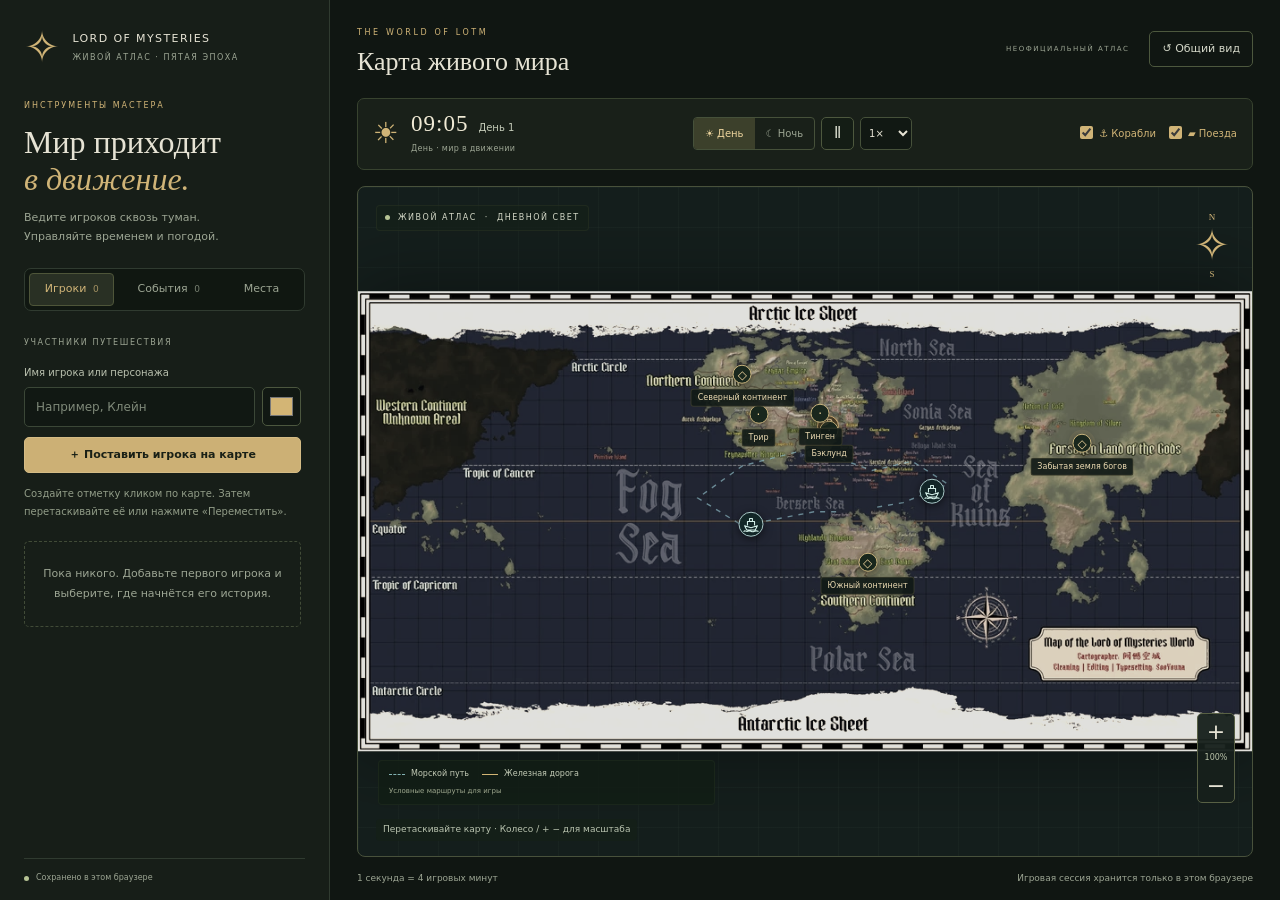
==== index.html @ 6cd2f4c1 "Add interactive LotM atlas with players, time, transport and weather" ====
<!doctype html>
<html lang="ru">
<head><meta charset="utf-8"><meta name="viewport" content="width=device-width, initial-scale=1"><meta name="theme-color" content="#111713"><title>LotM — Живой атлас</title><link rel="stylesheet" href="style.css"></head>
<body>
<aside>
  <a class="brand" href="./"><span class="sigil">✧</span><span>LORD OF MYSTERIES<small>ЖИВОЙ АТЛАС · ПЯТАЯ ЭПОХА</small></span></a>
  <div class="chapter">ИНСТРУМЕНТЫ МАСТЕРА</div><h1>Мир приходит<br><em>в движение.</em></h1>
  <p class="intro">Ведите игроков сквозь туман.<br>Управляйте временем и погодой.</p>
  <nav class="tabs" aria-label="Разделы атласа"><button class="active" data-tab="players" aria-pressed="true">Игроки <span id="player-count">0</span></button><button data-tab="events" aria-pressed="false">События <span id="event-count">0</span></button><button data-tab="places" aria-pressed="false">Места</button></nav>
  <div class="sidebar-content">
    <section id="tab-players" class="tab-panel">
      <div class="section-label">УЧАСТНИКИ ПУТЕШЕСТВИЯ</div>
      <form id="player-form"><label for="player-name">Имя игрока или персонажа</label><div class="input-row"><input id="player-name" placeholder="Например, Клейн" maxlength="40" required autocomplete="off"><input id="player-color" type="color" value="#d3b575" aria-label="Цвет игрока" title="Цвет игрока"></div><button class="primary full" type="submit">＋ Поставить игрока на карте</button></form>
      <p class="form-note">Создайте отметку кликом по карте. Затем перетаскивайте её или нажмите «Переместить».</p>
      <div id="players-list" class="entity-list"></div>
    </section>
    <section id="tab-events" class="tab-panel" hidden>
      <div class="section-label">ПОГОДА И СОБЫТИЯ</div>
      <form id="event-form"><label for="event-name">Название дождя</label><input id="event-name" placeholder="Дождь над Лоэном" maxlength="60" value="Дождь" required autocomplete="off"><div class="form-grid"><div><label for="rain-intensity">Сила дождя</label><select id="rain-intensity"><option value="light">Морось</option><option value="medium" selected>Дождь</option><option value="heavy">Ливень</option></select></div><div><label for="rain-duration">Игровых часов</label><select id="rain-duration"><option value="1">1 час</option><option value="3" selected>3 часа</option><option value="6">6 часов</option><option value="12">12 часов</option><option value="0">Без ограничения</option></select></div></div><label class="range-label" for="rain-radius">Размер зоны <span id="radius-value">8%</span></label><input id="rain-radius" type="range" min="3" max="20" value="8"><button class="primary full" type="submit">☂ Добавить зону дождя</button></form>
      <p class="form-note">Выберите центр зоны на карте. Дождь закончится по игровому времени. Переход день / ночь переводит часы вперёд; на паузе время не идёт.</p><div id="events-list" class="entity-list"></div>
      <div class="section-label journal-label">ЖУРНАЛ МИРА</div><ol id="journal"></ol>
    </section>
    <section id="tab-places" class="tab-panel" hidden><label class="search"><span>⌕</span><input id="search" placeholder="Найти место…" aria-label="Найти место"><kbd>/</kbd></label><div class="filters"><button class="active" data-filter="all" aria-pressed="true">Все места</button><button data-filter="city" aria-pressed="false">Города</button><button data-filter="region" aria-pressed="false">Регионы</button></div><div class="list-heading">АТЛАС МЕСТ <span id="count"></span></div><div id="places"></div></section>
  </div>
  <div class="aside-bottom"><span class="status"></span><span id="save-status">Сохраняется в этом браузере</span></div>
</aside>
<main>
  <header><div><span class="eyebrow">THE WORLD OF LOTM</span><h2>Карта живого мира</h2></div><div class="header-actions"><span class="edition">НЕОФИЦИАЛЬНЫЙ АТЛАС</span><button id="reset" class="outline">↺ <span>Общий вид</span></button></div></header>
  <section class="world-controls" aria-label="Время и транспорт">
    <div class="clock-block"><span id="phase-icon" aria-hidden="true">☀</span><div><div class="clock-line"><strong id="world-time">09:00</strong><span id="world-day">День 1</span></div><span id="phase-label">День · мир в движении</span></div></div>
    <div class="time-controls"><div class="segmented" aria-label="Время суток"><button id="day" title="Перевести время вперёд до утра" aria-pressed="true">☀ День</button><button id="night" title="Перевести время вперёд до ночи" aria-pressed="false">☾ Ночь</button></div><button id="pause" class="square" aria-label="Приостановить время" title="Приостановить время">Ⅱ</button><label class="speed-label"><span class="sr-only">Скорость времени</span><select id="speed" aria-label="Скорость времени"><option value="1">1×</option><option value="5">5×</option><option value="15">15×</option></select></label></div>
    <div class="transport-controls"><label><input type="checkbox" id="ships" checked><span>⚓ Корабли</span></label><label><input type="checkbox" id="trains" checked><span>▰ Поезда</span></label></div>
  </section>
  <section class="map" id="viewport" aria-label="Интерактивная карта мира">
    <div class="map-grid"></div>
    <div id="world"><img src="World_Map.webp" alt="Карта мира Повелителя тайн" draggable="false"><div id="night-overlay"></div><svg id="routes-layer" viewBox="0 0 1000 514" preserveAspectRatio="none" aria-hidden="true"></svg><div id="weather-layer"></div><div id="transport-layer"></div><div id="markers"></div><div id="players-layer"></div></div>
    <div class="map-label"><span class="status"></span> ЖИВОЙ АТЛАС <span>·</span><span id="map-phase">ДНЕВНОЙ СВЕТ</span></div>
    <div id="placement-banner" hidden><span id="placement-text"></span><button id="cancel-placement" aria-label="Отменить размещение">Отмена ×</button></div>
    <div class="compass">N<span>✧</span>S</div><div class="zoom"><button id="plus" aria-label="Приблизить">+</button><span id="zoom-level">100%</span><button id="minus" aria-label="Отдалить">−</button></div>
    <div class="map-legend"><span><i class="legend-line sea"></i> Морской путь</span><span><i class="legend-line rail"></i> Железная дорога</span><small>Условные маршруты для игры</small></div>
    <div class="hint" id="map-hint">Перетаскивайте карту · Колесо / + − для масштаба</div><div id="detail" hidden></div>
  </section>
  <footer><span id="clock-hint">1 секунда = 4 игровые минуты</span><span>Игровая сессия хранится только в этом браузере</span></footer>
</main>
<div id="toast" role="status" aria-live="polite"></div>
<script src="simulation.js"></script><script src="app.js"></script>
</body></html>
---- style.css ----
:root{color-scheme:dark;--bg:#101612;--panel:#171e18;--line:#303b30;--text:#e6e3d4;--muted:#9ca593;--gold:#d0b477;--soft-gold:#aa945f;--field:#111813}*{box-sizing:border-box}[hidden]{display:none!important}body{margin:0;display:flex;height:100dvh;background:var(--bg);color:var(--text);font:13px/1.5 system-ui,-apple-system,sans-serif}button,input,select{font:inherit}button{cursor:pointer;color:inherit}button,a,input,select{-webkit-tap-highlight-color:transparent}button:focus-visible,a:focus-visible,input:focus-visible,select:focus-visible{outline:2px solid var(--gold);outline-offset:3px}button:disabled{opacity:.5;cursor:not-allowed}button{transition:background .15s,border-color .15s,color .15s}button:hover{border-color:var(--soft-gold)}aside{width:330px;flex-shrink:0;padding:26px 24px 16px;border-right:1px solid var(--line);background:var(--panel);display:flex;flex-direction:column;min-height:0}.brand{display:flex;align-items:center;gap:11px;color:var(--text);text-decoration:none;letter-spacing:1.4px;font-size:11px;flex-shrink:0}.sigil{font:43px Georgia,serif;line-height:1;color:var(--gold)}.brand small{display:block;font-size:8px;color:var(--muted);letter-spacing:1.5px;margin-top:4px}.chapter{font-size:8px;letter-spacing:2px;color:var(--gold);margin-top:31px}h1{font:32px/1.15 Georgia,serif;margin:12px 0 10px}h1 em{font-weight:normal;color:var(--gold)}.intro{color:var(--muted);font-size:11px;line-height:1.8;margin:0 0 21px}.tabs{display:grid;grid-template-columns:1fr 1.2fr .9fr;padding:4px;gap:3px;background:#101711;border:1px solid var(--line);border-radius:7px;flex-shrink:0;margin-bottom:24px}.tabs button{border:1px solid transparent;background:transparent;padding:7px 3px;font-size:11px;color:var(--muted);border-radius:4px;white-space:nowrap}.tabs button.active{color:var(--gold);background:#293024;border-color:#4e5539}.tabs span{font-size:9px;opacity:.75;margin-left:3px}.sidebar-content{flex:1;min-height:0;overflow:auto;scrollbar-width:thin;scrollbar-color:#4e593f transparent;padding:2px 4px 10px 0}.section-label,.list-heading{color:var(--muted);font-size:8px;letter-spacing:1.6px;margin:0 0 16px}.list-heading{display:flex;justify-content:space-between;margin-bottom:9px}form label{display:block;color:#bac1af;font-size:10px;margin-bottom:7px}input:not([type=checkbox]):not([type=range]):not([type=color]),select{width:100%;min-width:0;border:1px solid #3b4737;background:var(--field);border-radius:5px;color:var(--text);font-size:12px;padding:10px 11px;outline-offset:1px}input::placeholder{color:#7f8979}input[type=color]{width:39px;height:39px;flex-shrink:0;background:var(--field);border:1px solid #4c573f;border-radius:5px;padding:5px;cursor:pointer}input[type=range]{width:100%;accent-color:var(--gold);margin:2px 0 15px}input[type=checkbox]{accent-color:var(--gold);width:13px;height:13px;margin:0 6px 0 0;vertical-align:-2px;cursor:pointer}.input-row{display:flex;gap:7px;margin-bottom:10px}.primary,.outline,.square{border:1px solid #4d583e;border-radius:5px;padding:9px 12px;font-size:11px;background:transparent;color:#d4d7c8}.primary{background:#ccb075;color:#192016;border-color:#d4bb85;font-weight:600}.primary:hover{background:#e0c58d}.full{width:100%}.form-note{font-size:10px;line-height:1.8;color:#929d88;margin:12px 0 20px}.form-grid{display:grid;grid-template-columns:1fr 1fr;gap:10px;margin:13px 0}.form-grid select{font-size:10px;padding:9px 6px}.range-label{display:flex;justify-content:space-between}.range-label span{color:var(--gold)}.entity-list{display:flex;flex-direction:column;gap:9px}.entity-card{border:1px solid #394432;background:#1b231b;border-radius:6px;padding:12px}.entity-card.selected{border-color:#9c8856;background:#272e22}.entity-head{display:flex;gap:10px;align-items:center;min-width:0}.entity-avatar{flex-shrink:0;width:31px;height:31px;display:grid;place-items:center;background:#111a13;border:1px solid var(--player-color,var(--gold));border-radius:50%;color:var(--player-color,var(--gold));font-size:13px}.entity-meta{min-width:0;flex:1}.entity-meta strong{font-weight:500;font-size:12px;display:block;overflow-wrap:anywhere}.entity-meta small,.entity-meta p{display:block;margin:2px 0 0;color:var(--muted);font-size:9px}.entity-actions{display:flex;gap:7px;margin:11px 0 0;flex-wrap:wrap}.entity-actions button{padding:5px 8px;border:1px solid #45513c;background:#20291d;border-radius:4px;font-size:10px;color:#c6ceba}.entity-actions .danger{color:#cba09a;border-color:#57403a;background:transparent}.empty-state{padding:22px 13px;border:1px dashed #414b37;border-radius:5px;text-align:center;color:var(--muted);font-size:11px;line-height:1.8}.empty-state strong{display:block;font-size:12px;color:#d0d3c2;font-weight:500}.empty-state p{margin:5px 0 0}.journal-label{margin:25px 0 12px}#journal{list-style:none;margin:0;padding:0}#journal li{padding:9px 0;border-top:1px solid #303a2b;color:#b1baa5;font-size:10px;line-height:1.7;overflow-wrap:anywhere}.journal-time{display:block;font-size:8px;letter-spacing:.6px;color:var(--gold);margin-bottom:3px}.aside-bottom{display:flex;gap:7px;align-items:center;border-top:1px solid var(--line);padding-top:13px;margin-top:7px;color:var(--muted);font-size:8px;flex-shrink:0}.status{display:inline-block;width:5px;height:5px;background:#b6c394;border-radius:50%;flex-shrink:0}.search{display:flex;align-items:center;gap:8px;border:1px solid #3b4737;padding:0 10px;border-radius:5px;background:var(--field)}.search>span{font-size:24px;color:var(--gold)}.search input:not([type]){border:0;background:none;padding-left:0;outline:none}.search:focus-within{outline:2px solid var(--gold);outline-offset:1px}kbd{border:1px solid var(--line);padding:0 5px;font-size:10px;color:var(--muted)}.filters{display:flex;gap:6px;margin:12px 0 23px}.filters button{font-size:10px;background:transparent;border:1px solid var(--line);padding:6px 9px;border-radius:4px;color:var(--muted)}.filters .active{background:#c8ad7219;border-color:#776844;color:var(--gold)}.place{display:flex;width:100%;text-align:left;gap:10px;align-items:center;border:1px solid transparent;background:none;padding:10px 6px;border-radius:5px;margin-bottom:4px}.place:hover,.place.selected{background:#252e21;border-color:#454f38}.place .icon{border:1px solid #414e36;width:29px;height:29px;display:grid;place-items:center;color:var(--gold);border-radius:4px;flex-shrink:0}.place strong{display:block;font-weight:500;font-size:12px}.place small{font-size:9px;color:var(--muted)}.place .arrow{margin-left:auto;color:var(--gold)}.empty{font-size:12px;color:var(--muted);padding:16px}main{padding:0 27px;min-width:0;flex:1;display:flex;flex-direction:column;min-height:0}header{height:98px;display:flex;align-items:center;justify-content:space-between;flex-shrink:0;gap:15px}.eyebrow{font-size:8px;letter-spacing:2.6px;color:var(--gold)}h2{font:26px Georgia,serif;margin:7px 0 0}.header-actions{display:flex;gap:20px;align-items:center}.edition{font-size:7px;letter-spacing:1.5px;color:var(--muted)}.world-controls{display:flex;align-items:center;gap:19px;justify-content:space-between;padding:12px 15px;background:#192019;border:1px solid #38432f;border-radius:7px;margin-bottom:16px;flex-shrink:0;flex-wrap:wrap}.clock-block{display:flex;align-items:center;gap:12px;min-width:152px}#phase-icon{font-size:29px;color:var(--gold);line-height:1}.clock-line{display:flex;gap:10px;align-items:baseline}#world-time{font:23px Georgia,serif;letter-spacing:1px;color:#f0ead5}#world-day{color:#c4cbb8;font-size:10px}#phase-label{font-size:8px;color:var(--muted);letter-spacing:.3px}.time-controls{display:flex;align-items:center;gap:6px}.segmented{display:flex;border:1px solid #46513a;border-radius:4px;overflow:hidden}.segmented button{border:0;background:transparent;color:var(--muted);padding:8px 11px;font-size:10px}.segmented button[aria-pressed=true]{background:#3c402b;color:#ecd39d}.square{font-size:15px;width:33px;height:33px;padding:3px;line-height:1;background:#141d15}.speed-label{margin:0}.speed-label select{width:52px;padding:7px 4px;font-size:10px;border-color:#46513a;height:33px}.transport-controls{display:flex;gap:13px;align-items:center}.transport-controls label{font-size:10px;white-space:nowrap;cursor:pointer;color:#bfc7b0}.transport-controls label:has(input:checked){color:var(--gold)}.map{position:relative;flex:1;overflow:hidden;min-height:350px;background:#141e1c;border:1px solid #48513b;border-radius:8px;touch-action:none;cursor:grab}.map:active{cursor:grabbing}.map[data-placing=true]{cursor:crosshair}.map-grid{position:absolute;inset:0;background-image:linear-gradient(#82977c0b 1px,transparent 1px),linear-gradient(90deg,#82977c0b 1px,transparent 1px);background-size:40px 40px}#world{position:absolute;width:100%;top:50%;transform-origin:center;user-select:none}#world img{display:block;width:100%;height:auto;filter:sepia(.3) saturate(.66) brightness(.88);box-shadow:0 0 70px #0006}#night-overlay,#routes-layer,#weather-layer,#transport-layer,#markers,#players-layer{position:absolute;inset:0;width:100%;height:100%;pointer-events:none}#night-overlay{background:linear-gradient(120deg,#111b58db,#171936d9 65%,#4a35598c);opacity:0;transition:opacity 1.3s;z-index:1}#routes-layer{z-index:2}#weather-layer{z-index:3}#transport-layer{z-index:4}#markers{z-index:5}#players-layer{z-index:6}.marker,.player-marker{position:absolute;transform:translate(-50%,-50%);pointer-events:auto}.marker{border:1px solid #c6b27c;background:#19271d;box-shadow:0 0 0 4px #c8ad721a,0 3px 10px #0008;width:19px;height:19px;border-radius:50%;color:#efd49e;font-size:12px;display:grid;place-items:center;padding:0}.marker:hover,.marker.selected{background:#c8ad72;color:#142016;z-index:2}.marker span{position:absolute;top:23px;background:#111a16e8;padding:2px 6px;border:1px solid #8b805244;border-radius:3px;white-space:nowrap;font-size:8px;color:#ead9b1;pointer-events:none}.player-marker{border:0;background:transparent;padding:0;display:flex;align-items:center;flex-direction:column;touch-action:none;cursor:grab}.player-marker:active{cursor:grabbing}.player-dot{display:grid;place-items:center;width:30px;height:30px;border:2px solid var(--player-color,var(--gold));border-radius:50%;background:#142019;color:var(--player-color,var(--gold));box-shadow:0 0 0 5px #15251bcc,0 3px 12px #0009;font-size:12px;font-weight:700}.player-label{position:absolute;top:35px;white-space:nowrap;max-width:170px;overflow:hidden;text-overflow:ellipsis;background:#111b16f5;color:var(--player-color,var(--gold));border:1px solid var(--player-color,var(--gold));border-radius:4px;padding:3px 7px;font-size:10px;line-height:1.3}.player-marker.selected .player-dot{box-shadow:0 0 0 5px #d3b57538,0 0 22px #d3b57577}.map-label{position:absolute;top:18px;left:18px;font-size:8px;letter-spacing:1.5px;display:flex;gap:8px;align-items:center;color:#d5d9c8;background:#152019b8;border:1px solid #4b563633;border-radius:4px;padding:6px 8px;pointer-events:none;z-index:7}.compass{position:absolute;top:25px;right:22px;display:flex;flex-direction:column;text-align:center;color:var(--gold);font:9px Georgia;pointer-events:none;z-index:7}.compass span{font-size:43px;line-height:1.1}.zoom{position:absolute;bottom:53px;right:17px;display:flex;flex-direction:column;background:#17201cf2;border:1px solid #586044;border-radius:5px;overflow:hidden;align-items:center;z-index:8}.zoom button{background:none;border:0;width:36px;height:34px;font-size:22px}.zoom button:hover{background:#35402a}.zoom span{font-size:8px;color:#bdc6ac;padding:4px}.hint{position:absolute;bottom:15px;left:18px;color:#bac4b0;font-size:9px;background:#142018ce;padding:4px 7px;border-radius:4px;pointer-events:none;z-index:7}.map-legend{display:flex;flex-wrap:wrap;gap:6px 13px;position:absolute;bottom:51px;left:20px;font-size:8px;color:#c3cbb6;pointer-events:none;background:#121d16dc;padding:7px 10px;border:1px solid #3d4a3233;border-radius:4px;z-index:7;max-width:calc(100% - 85px)}.map-legend span{display:flex;align-items:center;gap:6px}.map-legend small{font-size:7px;color:#9fa98f;width:100%}.legend-line{display:inline-block;width:16px;height:0;border-top:1px dashed #82b2b2}.legend-line.rail{border-color:#d3b575;border-top-style:solid}#placement-banner{position:absolute;top:55px;left:18px;right:80px;display:flex;justify-content:space-between;gap:10px;align-items:center;z-index:10;background:#34412af5;border:1px solid #b39d62;border-radius:5px;padding:10px 12px;font-size:11px;color:#eee3c1;box-shadow:0 5px 22px #0005}#placement-text{overflow-wrap:anywhere}#cancel-placement{background:#1b281b;border:1px solid #7a8457;border-radius:3px;padding:5px 7px;color:#e4d7af;font-size:10px;white-space:nowrap}#detail{position:absolute;bottom:110px;left:20px;width:300px;max-width:calc(100% - 90px);background:#18201cf5;border:1px solid #74805a;border-radius:7px;padding:20px;box-shadow:0 12px 40px #0006;cursor:default;z-index:9}#detail h3{font:24px Georgia;margin:9px 0}#detail p{font-size:11px;color:#bec6b2;line-height:1.8}#detail small{color:var(--gold);letter-spacing:1.2px;font-size:8px}#detail button{position:absolute;right:12px;top:8px;border:0;background:none;font-size:22px;color:var(--muted)}footer{display:flex;justify-content:space-between;gap:15px;padding:15px 0;color:var(--muted);font-size:9px;flex-shrink:0}footer>span:last-child{text-align:right}#toast{position:fixed;bottom:27px;left:50%;transform:translateX(-50%);z-index:30;background:#263321;border:1px solid #7b8960;color:#eee4c7;font-size:12px;max-width:calc(100% - 32px);padding:11px 18px;border-radius:6px;box-shadow:0 5px 25px #0007;pointer-events:none}#toast:empty{display:none}body[data-phase=night] .map{background:#101622}body[data-phase=night] #phase-icon{color:#c0b8df}body[data-paused=true] .rain-streak{animation-play-state:paused!important}.sr-only{position:absolute;width:1px;height:1px;padding:0;margin:-1px;overflow:hidden;clip:rect(0,0,0,0);white-space:nowrap;border:0}@media(min-width:1600px){aside{width:350px;padding:32px 28px}h1{font-size:36px}.chapter{margin-top:36px}main{padding:0 35px}header{height:105px}.world-controls{padding:14px 20px}}@media(max-width:1150px) and (min-width:801px){aside{width:300px;padding:24px 19px}main{padding:0 18px}.world-controls{gap:9px}.transport-controls{width:100%;padding-top:9px;border-top:1px solid #35422d;justify-content:flex-end}.edition{display:none}.time-controls{gap:5px}.segmented button{padding:8px}}@media(max-height:760px) and (min-width:801px){aside{padding-top:20px}.chapter{margin-top:20px}h1{font-size:27px}.intro{margin-bottom:15px}.tabs{margin-bottom:17px}header{height:80px}.world-controls{margin-bottom:12px;padding:9px 13px}.map{min-height:260px}footer{padding:12px 0}}@media(max-width:800px){body{height:auto;min-height:100dvh;flex-direction:column}aside{width:100%;padding:17px 18px 12px;border-right:0;border-bottom:1px solid var(--line)}.brand{font-size:10px}.brand small{font-size:7px}.sigil{font-size:32px}.chapter,.intro{display:none}h1{font-size:24px;margin:12px 0 15px}h1 br{display:none}h1 em{margin-left:5px}.tabs{margin-bottom:14px;max-width:500px}.sidebar-content{max-height:270px;min-height:0;flex:auto}.section-label{margin-bottom:10px}.aside-bottom{font-size:8px;padding-top:9px;margin-top:8px}.form-note{font-size:10px;margin:10px 0 13px}.input-row{margin-bottom:8px}.entity-list{gap:7px}.entity-card{padding:10px}.entity-actions{margin-top:8px}.empty-state{padding:14px}.form-grid{margin:9px 0}.form-grid select{font-size:11px}.form-note br{display:none}main{padding:0 14px;flex:1}header{height:80px;gap:8px}h2{font-size:23px}.eyebrow{font-size:7px}.edition{display:none}.header-actions{gap:0}.outline{padding:8px 9px}.outline span{display:none}.world-controls{gap:12px;padding:12px;margin-bottom:12px}.clock-block{min-width:130px;gap:8px}.clock-line{gap:6px}#world-time{font-size:22px}#phase-label{font-size:7px}#world-day{font-size:9px}#phase-icon{font-size:24px}.segmented button{padding:7px;font-size:9px}.square{width:30px;height:31px}.speed-label select{width:45px;height:31px}.time-controls{gap:4px}.transport-controls{width:100%;gap:20px;padding-top:9px;border-top:1px solid #35422d}.transport-controls label{font-size:10px}.map{height:58dvh;min-height:400px;flex:auto}.map-label{font-size:6px;left:10px;top:12px;gap:5px;padding:5px}.compass{right:15px;top:58px;font-size:8px}.compass span{font-size:34px}.marker{width:16px;height:16px;font-size:10px}.marker span{font-size:7px;top:20px;padding:1px 4px}.player-dot{width:26px;height:26px;font-size:10px}.player-label{font-size:8px;top:31px;max-width:100px;padding:2px 5px}.map-legend{bottom:53px;left:11px;gap:4px 10px;font-size:7px;padding:5px 7px;max-width:calc(100% - 70px)}.map-legend small{font-size:6px}.hint{font-size:7px;left:10px;bottom:13px;max-width:calc(100% - 20px)}.zoom{right:11px;bottom:53px}.zoom button{width:31px;height:30px;font-size:20px}#placement-banner{left:10px;right:10px;top:44px;padding:9px;font-size:10px;align-items:flex-start}#cancel-placement{font-size:9px}#detail{bottom:115px;left:11px;padding:15px;width:270px;max-width:calc(100% - 60px)}#detail h3{font-size:21px}#detail p{font-size:10px}footer{padding:12px 0;gap:8px;font-size:7px}footer>span:last-child{max-width:47%}.search input{font-size:12px}.filters{margin:10px 0 17px}.place{padding:8px 6px}#toast{bottom:17px;font-size:11px;padding:10px 13px}}@media(max-width:380px){.world-controls{gap:9px}.clock-block{min-width:110px}#world-time{font-size:20px}#world-day{font-size:8px}.segmented button{padding:7px 5px}.time-controls{gap:3px}.speed-label select{width:40px}.square{width:26px}h2{font-size:21px}}@media(prefers-reduced-motion:reduce){*,*::before,*::after{scroll-behavior:auto!important;transition:none!important}.rain-streak{animation:none!important}}
.entity-name{background:none;border:0;padding:0;text-align:left;font-size:12px;font-weight:500;overflow-wrap:anywhere;flex:1;min-width:0;color:var(--text)}.entity-name:hover{color:var(--gold)}.entity-meta{font-size:9px;color:var(--muted);margin:8px 0 0}.map.placing{cursor:crosshair}.map.placing .marker,.map.placing .player-marker{pointer-events:none}#toast{opacity:0;visibility:hidden;transition:opacity .2s,visibility .2s}#toast.visible{opacity:1;visibility:visible}
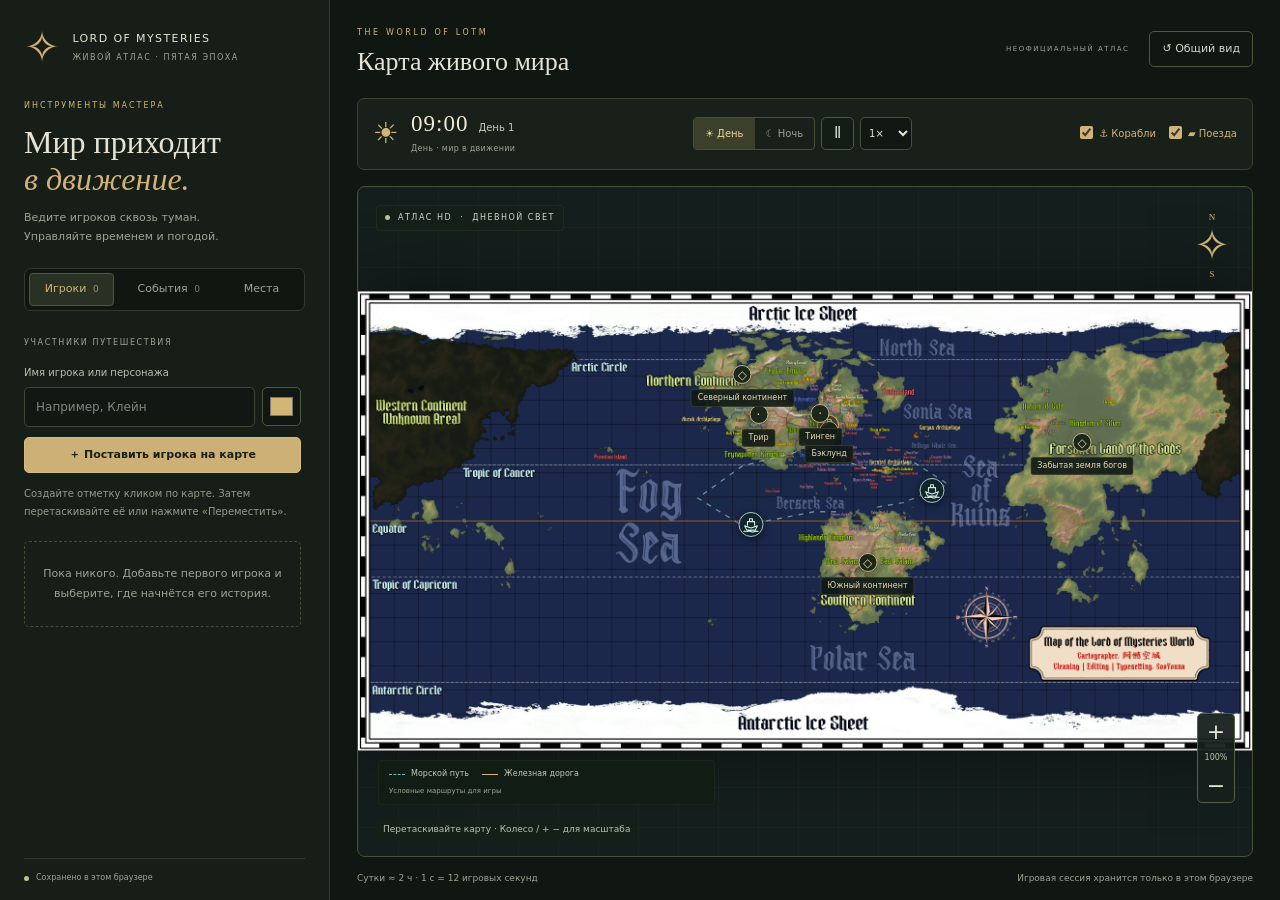
==== commit 36f953f1: "Improve map resolution and slow day-night cycle" ====
--- a/index.html
+++ b/index.html
@@ -28,19 +28,19 @@
   <header><div><span class="eyebrow">THE WORLD OF LOTM</span><h2>Карта живого мира</h2></div><div class="header-actions"><span class="edition">НЕОФИЦИАЛЬНЫЙ АТЛАС</span><button id="reset" class="outline">↺ <span>Общий вид</span></button></div></header>
   <section class="world-controls" aria-label="Время и транспорт">
     <div class="clock-block"><span id="phase-icon" aria-hidden="true">☀</span><div><div class="clock-line"><strong id="world-time">09:00</strong><span id="world-day">День 1</span></div><span id="phase-label">День · мир в движении</span></div></div>
-    <div class="time-controls"><div class="segmented" aria-label="Время суток"><button id="day" title="Перевести время вперёд до утра" aria-pressed="true">☀ День</button><button id="night" title="Перевести время вперёд до ночи" aria-pressed="false">☾ Ночь</button></div><button id="pause" class="square" aria-label="Приостановить время" title="Приостановить время">Ⅱ</button><label class="speed-label"><span class="sr-only">Скорость времени</span><select id="speed" aria-label="Скорость времени"><option value="1">1×</option><option value="5">5×</option><option value="15">15×</option></select></label></div>
-    <div class="transport-controls"><label><input type="checkbox" id="ships" checked><span>⚓ Корабли</span></label><label><input type="checkbox" id="trains" checked><span>▰ Поезда</span></label></div>
+    <div class="time-controls"><div class="segmented" aria-label="Время суток"><button id="day" title="Перевести время вперёд до утра" aria-pressed="true">☀ День</button><button id="night" title="Перевести время вперёд до ночи" aria-pressed="false">☾ Ночь</button></div><button id="pause" class="square" aria-label="Приостановить время" title="Приостановить время">Ⅱ</button><label class="speed-label"><span class="sr-only">Скорость времени</span><select id="speed" aria-label="Скорость времени"><option value="0.25">¼×</option><option value="1">1×</option><option value="5">5×</option><option value="15">15×</option></select></label></div>
+    <div class="transport-controls" title="Транспорт движется схематично, независимо от смены дня и ночи"><label><input type="checkbox" id="ships" checked><span>⚓ Корабли</span></label><label><input type="checkbox" id="trains" checked><span>▰ Поезда</span></label></div>
   </section>
   <section class="map" id="viewport" aria-label="Интерактивная карта мира">
     <div class="map-grid"></div>
-    <div id="world"><img src="World_Map.webp" alt="Карта мира Повелителя тайн" draggable="false"><div id="night-overlay"></div><svg id="routes-layer" viewBox="0 0 1000 514" preserveAspectRatio="none" aria-hidden="true"></svg><div id="weather-layer"></div><div id="transport-layer"></div><div id="markers"></div><div id="players-layer"></div></div>
-    <div class="map-label"><span class="status"></span> ЖИВОЙ АТЛАС <span>·</span><span id="map-phase">ДНЕВНОЙ СВЕТ</span></div>
+    <div id="world"><img src="World_Map_HD.jpg" decoding="async" fetchpriority="high" alt="Карта мира Повелителя тайн" draggable="false"><div id="night-overlay"></div><svg id="routes-layer" viewBox="0 0 1000 514" preserveAspectRatio="none" aria-hidden="true"></svg><div id="weather-layer"></div><div id="transport-layer"></div><div id="markers"></div><div id="players-layer"></div></div>
+    <div class="map-label"><span class="status"></span> АТЛАС HD <span>·</span><span id="map-phase">ДНЕВНОЙ СВЕТ</span></div>
     <div id="placement-banner" hidden><span id="placement-text"></span><button id="cancel-placement" aria-label="Отменить размещение">Отмена ×</button></div>
     <div class="compass">N<span>✧</span>S</div><div class="zoom"><button id="plus" aria-label="Приблизить">+</button><span id="zoom-level">100%</span><button id="minus" aria-label="Отдалить">−</button></div>
     <div class="map-legend"><span><i class="legend-line sea"></i> Морской путь</span><span><i class="legend-line rail"></i> Железная дорога</span><small>Условные маршруты для игры</small></div>
     <div class="hint" id="map-hint">Перетаскивайте карту · Колесо / + − для масштаба</div><div id="detail" hidden></div>
   </section>
-  <footer><span id="clock-hint">1 секунда = 4 игровые минуты</span><span>Игровая сессия хранится только в этом браузере</span></footer>
+  <footer><span id="clock-hint">Сутки ≈ 2 ч · 1 с = 12 игровых секунд</span><span>Игровая сессия хранится только в этом браузере</span></footer>
 </main>
 <div id="toast" role="status" aria-live="polite"></div>
 <script src="simulation.js"></script><script src="app.js"></script>
--- a/style.css
+++ b/style.css
@@ -1,2 +1,7 @@
-:root{color-scheme:dark;--bg:#101612;--panel:#171e18;--line:#303b30;--text:#e6e3d4;--muted:#9ca593;--gold:#d0b477;--soft-gold:#aa945f;--field:#111813}*{box-sizing:border-box}[hidden]{display:none!important}body{margin:0;display:flex;height:100dvh;background:var(--bg);color:var(--text);font:13px/1.5 system-ui,-apple-system,sans-serif}button,input,select{font:inherit}button{cursor:pointer;color:inherit}button,a,input,select{-webkit-tap-highlight-color:transparent}button:focus-visible,a:focus-visible,input:focus-visible,select:focus-visible{outline:2px solid var(--gold);outline-offset:3px}button:disabled{opacity:.5;cursor:not-allowed}button{transition:background .15s,border-color .15s,color .15s}button:hover{border-color:var(--soft-gold)}aside{width:330px;flex-shrink:0;padding:26px 24px 16px;border-right:1px solid var(--line);background:var(--panel);display:flex;flex-direction:column;min-height:0}.brand{display:flex;align-items:center;gap:11px;color:var(--text);text-decoration:none;letter-spacing:1.4px;font-size:11px;flex-shrink:0}.sigil{font:43px Georgia,serif;line-height:1;color:var(--gold)}.brand small{display:block;font-size:8px;color:var(--muted);letter-spacing:1.5px;margin-top:4px}.chapter{font-size:8px;letter-spacing:2px;color:var(--gold);margin-top:31px}h1{font:32px/1.15 Georgia,serif;margin:12px 0 10px}h1 em{font-weight:normal;color:var(--gold)}.intro{color:var(--muted);font-size:11px;line-height:1.8;margin:0 0 21px}.tabs{display:grid;grid-template-columns:1fr 1.2fr .9fr;padding:4px;gap:3px;background:#101711;border:1px solid var(--line);border-radius:7px;flex-shrink:0;margin-bottom:24px}.tabs button{border:1px solid transparent;background:transparent;padding:7px 3px;font-size:11px;color:var(--muted);border-radius:4px;white-space:nowrap}.tabs button.active{color:var(--gold);background:#293024;border-color:#4e5539}.tabs span{font-size:9px;opacity:.75;margin-left:3px}.sidebar-content{flex:1;min-height:0;overflow:auto;scrollbar-width:thin;scrollbar-color:#4e593f transparent;padding:2px 4px 10px 0}.section-label,.list-heading{color:var(--muted);font-size:8px;letter-spacing:1.6px;margin:0 0 16px}.list-heading{display:flex;justify-content:space-between;margin-bottom:9px}form label{display:block;color:#bac1af;font-size:10px;margin-bottom:7px}input:not([type=checkbox]):not([type=range]):not([type=color]),select{width:100%;min-width:0;border:1px solid #3b4737;background:var(--field);border-radius:5px;color:var(--text);font-size:12px;padding:10px 11px;outline-offset:1px}input::placeholder{color:#7f8979}input[type=color]{width:39px;height:39px;flex-shrink:0;background:var(--field);border:1px solid #4c573f;border-radius:5px;padding:5px;cursor:pointer}input[type=range]{width:100%;accent-color:var(--gold);margin:2px 0 15px}input[type=checkbox]{accent-color:var(--gold);width:13px;height:13px;margin:0 6px 0 0;vertical-align:-2px;cursor:pointer}.input-row{display:flex;gap:7px;margin-bottom:10px}.primary,.outline,.square{border:1px solid #4d583e;border-radius:5px;padding:9px 12px;font-size:11px;background:transparent;color:#d4d7c8}.primary{background:#ccb075;color:#192016;border-color:#d4bb85;font-weight:600}.primary:hover{background:#e0c58d}.full{width:100%}.form-note{font-size:10px;line-height:1.8;color:#929d88;margin:12px 0 20px}.form-grid{display:grid;grid-template-columns:1fr 1fr;gap:10px;margin:13px 0}.form-grid select{font-size:10px;padding:9px 6px}.range-label{display:flex;justify-content:space-between}.range-label span{color:var(--gold)}.entity-list{display:flex;flex-direction:column;gap:9px}.entity-card{border:1px solid #394432;background:#1b231b;border-radius:6px;padding:12px}.entity-card.selected{border-color:#9c8856;background:#272e22}.entity-head{display:flex;gap:10px;align-items:center;min-width:0}.entity-avatar{flex-shrink:0;width:31px;height:31px;display:grid;place-items:center;background:#111a13;border:1px solid var(--player-color,var(--gold));border-radius:50%;color:var(--player-color,var(--gold));font-size:13px}.entity-meta{min-width:0;flex:1}.entity-meta strong{font-weight:500;font-size:12px;display:block;overflow-wrap:anywhere}.entity-meta small,.entity-meta p{display:block;margin:2px 0 0;color:var(--muted);font-size:9px}.entity-actions{display:flex;gap:7px;margin:11px 0 0;flex-wrap:wrap}.entity-actions button{padding:5px 8px;border:1px solid #45513c;background:#20291d;border-radius:4px;font-size:10px;color:#c6ceba}.entity-actions .danger{color:#cba09a;border-color:#57403a;background:transparent}.empty-state{padding:22px 13px;border:1px dashed #414b37;border-radius:5px;text-align:center;color:var(--muted);font-size:11px;line-height:1.8}.empty-state strong{display:block;font-size:12px;color:#d0d3c2;font-weight:500}.empty-state p{margin:5px 0 0}.journal-label{margin:25px 0 12px}#journal{list-style:none;margin:0;padding:0}#journal li{padding:9px 0;border-top:1px solid #303a2b;color:#b1baa5;font-size:10px;line-height:1.7;overflow-wrap:anywhere}.journal-time{display:block;font-size:8px;letter-spacing:.6px;color:var(--gold);margin-bottom:3px}.aside-bottom{display:flex;gap:7px;align-items:center;border-top:1px solid var(--line);padding-top:13px;margin-top:7px;color:var(--muted);font-size:8px;flex-shrink:0}.status{display:inline-block;width:5px;height:5px;background:#b6c394;border-radius:50%;flex-shrink:0}.search{display:flex;align-items:center;gap:8px;border:1px solid #3b4737;padding:0 10px;border-radius:5px;background:var(--field)}.search>span{font-size:24px;color:var(--gold)}.search input:not([type]){border:0;background:none;padding-left:0;outline:none}.search:focus-within{outline:2px solid var(--gold);outline-offset:1px}kbd{border:1px solid var(--line);padding:0 5px;font-size:10px;color:var(--muted)}.filters{display:flex;gap:6px;margin:12px 0 23px}.filters button{font-size:10px;background:transparent;border:1px solid var(--line);padding:6px 9px;border-radius:4px;color:var(--muted)}.filters .active{background:#c8ad7219;border-color:#776844;color:var(--gold)}.place{display:flex;width:100%;text-align:left;gap:10px;align-items:center;border:1px solid transparent;background:none;padding:10px 6px;border-radius:5px;margin-bottom:4px}.place:hover,.place.selected{background:#252e21;border-color:#454f38}.place .icon{border:1px solid #414e36;width:29px;height:29px;display:grid;place-items:center;color:var(--gold);border-radius:4px;flex-shrink:0}.place strong{display:block;font-weight:500;font-size:12px}.place small{font-size:9px;color:var(--muted)}.place .arrow{margin-left:auto;color:var(--gold)}.empty{font-size:12px;color:var(--muted);padding:16px}main{padding:0 27px;min-width:0;flex:1;display:flex;flex-direction:column;min-height:0}header{height:98px;display:flex;align-items:center;justify-content:space-between;flex-shrink:0;gap:15px}.eyebrow{font-size:8px;letter-spacing:2.6px;color:var(--gold)}h2{font:26px Georgia,serif;margin:7px 0 0}.header-actions{display:flex;gap:20px;align-items:center}.edition{font-size:7px;letter-spacing:1.5px;color:var(--muted)}.world-controls{display:flex;align-items:center;gap:19px;justify-content:space-between;padding:12px 15px;background:#192019;border:1px solid #38432f;border-radius:7px;margin-bottom:16px;flex-shrink:0;flex-wrap:wrap}.clock-block{display:flex;align-items:center;gap:12px;min-width:152px}#phase-icon{font-size:29px;color:var(--gold);line-height:1}.clock-line{display:flex;gap:10px;align-items:baseline}#world-time{font:23px Georgia,serif;letter-spacing:1px;color:#f0ead5}#world-day{color:#c4cbb8;font-size:10px}#phase-label{font-size:8px;color:var(--muted);letter-spacing:.3px}.time-controls{display:flex;align-items:center;gap:6px}.segmented{display:flex;border:1px solid #46513a;border-radius:4px;overflow:hidden}.segmented button{border:0;background:transparent;color:var(--muted);padding:8px 11px;font-size:10px}.segmented button[aria-pressed=true]{background:#3c402b;color:#ecd39d}.square{font-size:15px;width:33px;height:33px;padding:3px;line-height:1;background:#141d15}.speed-label{margin:0}.speed-label select{width:52px;padding:7px 4px;font-size:10px;border-color:#46513a;height:33px}.transport-controls{display:flex;gap:13px;align-items:center}.transport-controls label{font-size:10px;white-space:nowrap;cursor:pointer;color:#bfc7b0}.transport-controls label:has(input:checked){color:var(--gold)}.map{position:relative;flex:1;overflow:hidden;min-height:350px;background:#141e1c;border:1px solid #48513b;border-radius:8px;touch-action:none;cursor:grab}.map:active{cursor:grabbing}.map[data-placing=true]{cursor:crosshair}.map-grid{position:absolute;inset:0;background-image:linear-gradient(#82977c0b 1px,transparent 1px),linear-gradient(90deg,#82977c0b 1px,transparent 1px);background-size:40px 40px}#world{position:absolute;width:100%;top:50%;transform-origin:center;user-select:none}#world img{display:block;width:100%;height:auto;filter:sepia(.3) saturate(.66) brightness(.88);box-shadow:0 0 70px #0006}#night-overlay,#routes-layer,#weather-layer,#transport-layer,#markers,#players-layer{position:absolute;inset:0;width:100%;height:100%;pointer-events:none}#night-overlay{background:linear-gradient(120deg,#111b58db,#171936d9 65%,#4a35598c);opacity:0;transition:opacity 1.3s;z-index:1}#routes-layer{z-index:2}#weather-layer{z-index:3}#transport-layer{z-index:4}#markers{z-index:5}#players-layer{z-index:6}.marker,.player-marker{position:absolute;transform:translate(-50%,-50%);pointer-events:auto}.marker{border:1px solid #c6b27c;background:#19271d;box-shadow:0 0 0 4px #c8ad721a,0 3px 10px #0008;width:19px;height:19px;border-radius:50%;color:#efd49e;font-size:12px;display:grid;place-items:center;padding:0}.marker:hover,.marker.selected{background:#c8ad72;color:#142016;z-index:2}.marker span{position:absolute;top:23px;background:#111a16e8;padding:2px 6px;border:1px solid #8b805244;border-radius:3px;white-space:nowrap;font-size:8px;color:#ead9b1;pointer-events:none}.player-marker{border:0;background:transparent;padding:0;display:flex;align-items:center;flex-direction:column;touch-action:none;cursor:grab}.player-marker:active{cursor:grabbing}.player-dot{display:grid;place-items:center;width:30px;height:30px;border:2px solid var(--player-color,var(--gold));border-radius:50%;background:#142019;color:var(--player-color,var(--gold));box-shadow:0 0 0 5px #15251bcc,0 3px 12px #0009;font-size:12px;font-weight:700}.player-label{position:absolute;top:35px;white-space:nowrap;max-width:170px;overflow:hidden;text-overflow:ellipsis;background:#111b16f5;color:var(--player-color,var(--gold));border:1px solid var(--player-color,var(--gold));border-radius:4px;padding:3px 7px;font-size:10px;line-height:1.3}.player-marker.selected .player-dot{box-shadow:0 0 0 5px #d3b57538,0 0 22px #d3b57577}.map-label{position:absolute;top:18px;left:18px;font-size:8px;letter-spacing:1.5px;display:flex;gap:8px;align-items:center;color:#d5d9c8;background:#152019b8;border:1px solid #4b563633;border-radius:4px;padding:6px 8px;pointer-events:none;z-index:7}.compass{position:absolute;top:25px;right:22px;display:flex;flex-direction:column;text-align:center;color:var(--gold);font:9px Georgia;pointer-events:none;z-index:7}.compass span{font-size:43px;line-height:1.1}.zoom{position:absolute;bottom:53px;right:17px;display:flex;flex-direction:column;background:#17201cf2;border:1px solid #586044;border-radius:5px;overflow:hidden;align-items:center;z-index:8}.zoom button{background:none;border:0;width:36px;height:34px;font-size:22px}.zoom button:hover{background:#35402a}.zoom span{font-size:8px;color:#bdc6ac;padding:4px}.hint{position:absolute;bottom:15px;left:18px;color:#bac4b0;font-size:9px;background:#142018ce;padding:4px 7px;border-radius:4px;pointer-events:none;z-index:7}.map-legend{display:flex;flex-wrap:wrap;gap:6px 13px;position:absolute;bottom:51px;left:20px;font-size:8px;color:#c3cbb6;pointer-events:none;background:#121d16dc;padding:7px 10px;border:1px solid #3d4a3233;border-radius:4px;z-index:7;max-width:calc(100% - 85px)}.map-legend span{display:flex;align-items:center;gap:6px}.map-legend small{font-size:7px;color:#9fa98f;width:100%}.legend-line{display:inline-block;width:16px;height:0;border-top:1px dashed #82b2b2}.legend-line.rail{border-color:#d3b575;border-top-style:solid}#placement-banner{position:absolute;top:55px;left:18px;right:80px;display:flex;justify-content:space-between;gap:10px;align-items:center;z-index:10;background:#34412af5;border:1px solid #b39d62;border-radius:5px;padding:10px 12px;font-size:11px;color:#eee3c1;box-shadow:0 5px 22px #0005}#placement-text{overflow-wrap:anywhere}#cancel-placement{background:#1b281b;border:1px solid #7a8457;border-radius:3px;padding:5px 7px;color:#e4d7af;font-size:10px;white-space:nowrap}#detail{position:absolute;bottom:110px;left:20px;width:300px;max-width:calc(100% - 90px);background:#18201cf5;border:1px solid #74805a;border-radius:7px;padding:20px;box-shadow:0 12px 40px #0006;cursor:default;z-index:9}#detail h3{font:24px Georgia;margin:9px 0}#detail p{font-size:11px;color:#bec6b2;line-height:1.8}#detail small{color:var(--gold);letter-spacing:1.2px;font-size:8px}#detail button{position:absolute;right:12px;top:8px;border:0;background:none;font-size:22px;color:var(--muted)}footer{display:flex;justify-content:space-between;gap:15px;padding:15px 0;color:var(--muted);font-size:9px;flex-shrink:0}footer>span:last-child{text-align:right}#toast{position:fixed;bottom:27px;left:50%;transform:translateX(-50%);z-index:30;background:#263321;border:1px solid #7b8960;color:#eee4c7;font-size:12px;max-width:calc(100% - 32px);padding:11px 18px;border-radius:6px;box-shadow:0 5px 25px #0007;pointer-events:none}#toast:empty{display:none}body[data-phase=night] .map{background:#101622}body[data-phase=night] #phase-icon{color:#c0b8df}body[data-paused=true] .rain-streak{animation-play-state:paused!important}.sr-only{position:absolute;width:1px;height:1px;padding:0;margin:-1px;overflow:hidden;clip:rect(0,0,0,0);white-space:nowrap;border:0}@media(min-width:1600px){aside{width:350px;padding:32px 28px}h1{font-size:36px}.chapter{margin-top:36px}main{padding:0 35px}header{height:105px}.world-controls{padding:14px 20px}}@media(max-width:1150px) and (min-width:801px){aside{width:300px;padding:24px 19px}main{padding:0 18px}.world-controls{gap:9px}.transport-controls{width:100%;padding-top:9px;border-top:1px solid #35422d;justify-content:flex-end}.edition{display:none}.time-controls{gap:5px}.segmented button{padding:8px}}@media(max-height:760px) and (min-width:801px){aside{padding-top:20px}.chapter{margin-top:20px}h1{font-size:27px}.intro{margin-bottom:15px}.tabs{margin-bottom:17px}header{height:80px}.world-controls{margin-bottom:12px;padding:9px 13px}.map{min-height:260px}footer{padding:12px 0}}@media(max-width:800px){body{height:auto;min-height:100dvh;flex-direction:column}aside{width:100%;padding:17px 18px 12px;border-right:0;border-bottom:1px solid var(--line)}.brand{font-size:10px}.brand small{font-size:7px}.sigil{font-size:32px}.chapter,.intro{display:none}h1{font-size:24px;margin:12px 0 15px}h1 br{display:none}h1 em{margin-left:5px}.tabs{margin-bottom:14px;max-width:500px}.sidebar-content{max-height:270px;min-height:0;flex:auto}.section-label{margin-bottom:10px}.aside-bottom{font-size:8px;padding-top:9px;margin-top:8px}.form-note{font-size:10px;margin:10px 0 13px}.input-row{margin-bottom:8px}.entity-list{gap:7px}.entity-card{padding:10px}.entity-actions{margin-top:8px}.empty-state{padding:14px}.form-grid{margin:9px 0}.form-grid select{font-size:11px}.form-note br{display:none}main{padding:0 14px;flex:1}header{height:80px;gap:8px}h2{font-size:23px}.eyebrow{font-size:7px}.edition{display:none}.header-actions{gap:0}.outline{padding:8px 9px}.outline span{display:none}.world-controls{gap:12px;padding:12px;margin-bottom:12px}.clock-block{min-width:130px;gap:8px}.clock-line{gap:6px}#world-time{font-size:22px}#phase-label{font-size:7px}#world-day{font-size:9px}#phase-icon{font-size:24px}.segmented button{padding:7px;font-size:9px}.square{width:30px;height:31px}.speed-label select{width:45px;height:31px}.time-controls{gap:4px}.transport-controls{width:100%;gap:20px;padding-top:9px;border-top:1px solid #35422d}.transport-controls label{font-size:10px}.map{height:58dvh;min-height:400px;flex:auto}.map-label{font-size:6px;left:10px;top:12px;gap:5px;padding:5px}.compass{right:15px;top:58px;font-size:8px}.compass span{font-size:34px}.marker{width:16px;height:16px;font-size:10px}.marker span{font-size:7px;top:20px;padding:1px 4px}.player-dot{width:26px;height:26px;font-size:10px}.player-label{font-size:8px;top:31px;max-width:100px;padding:2px 5px}.map-legend{bottom:53px;left:11px;gap:4px 10px;font-size:7px;padding:5px 7px;max-width:calc(100% - 70px)}.map-legend small{font-size:6px}.hint{font-size:7px;left:10px;bottom:13px;max-width:calc(100% - 20px)}.zoom{right:11px;bottom:53px}.zoom button{width:31px;height:30px;font-size:20px}#placement-banner{left:10px;right:10px;top:44px;padding:9px;font-size:10px;align-items:flex-start}#cancel-placement{font-size:9px}#detail{bottom:115px;left:11px;padding:15px;width:270px;max-width:calc(100% - 60px)}#detail h3{font-size:21px}#detail p{font-size:10px}footer{padding:12px 0;gap:8px;font-size:7px}footer>span:last-child{max-width:47%}.search input{font-size:12px}.filters{margin:10px 0 17px}.place{padding:8px 6px}#toast{bottom:17px;font-size:11px;padding:10px 13px}}@media(max-width:380px){.world-controls{gap:9px}.clock-block{min-width:110px}#world-time{font-size:20px}#world-day{font-size:8px}.segmented button{padding:7px 5px}.time-controls{gap:3px}.speed-label select{width:40px}.square{width:26px}h2{font-size:21px}}@media(prefers-reduced-motion:reduce){*,*::before,*::after{scroll-behavior:auto!important;transition:none!important}.rain-streak{animation:none!important}}
+:root{color-scheme:dark;--bg:#101612;--panel:#171e18;--line:#303b30;--text:#e6e3d4;--muted:#9ca593;--gold:#d0b477;--soft-gold:#aa945f;--field:#111813}*{box-sizing:border-box}[hidden]{display:none!important}body{margin:0;display:flex;height:100dvh;background:var(--bg);color:var(--text);font:13px/1.5 system-ui,-apple-system,sans-serif}button,input,select{font:inherit}button{cursor:pointer;color:inherit}button,a,input,select{-webkit-tap-highlight-color:transparent}button:focus-visible,a:focus-visible,input:focus-visible,select:focus-visible{outline:2px solid var(--gold);outline-offset:3px}button:disabled{opacity:.5;cursor:not-allowed}button{transition:background .15s,border-color .15s,color .15s}button:hover{border-color:var(--soft-gold)}aside{width:330px;flex-shrink:0;padding:26px 24px 16px;border-right:1px solid var(--line);background:var(--panel);display:flex;flex-direction:column;min-height:0}.brand{display:flex;align-items:center;gap:11px;color:var(--text);text-decoration:none;letter-spacing:1.4px;font-size:11px;flex-shrink:0}.sigil{font:43px Georgia,serif;line-height:1;color:var(--gold)}.brand small{display:block;font-size:8px;color:var(--muted);letter-spacing:1.5px;margin-top:4px}.chapter{font-size:8px;letter-spacing:2px;color:var(--gold);margin-top:31px}h1{font:32px/1.15 Georgia,serif;margin:12px 0 10px}h1 em{font-weight:normal;color:var(--gold)}.intro{color:var(--muted);font-size:11px;line-height:1.8;margin:0 0 21px}.tabs{display:grid;grid-template-columns:1fr 1.2fr .9fr;padding:4px;gap:3px;background:#101711;border:1px solid var(--line);border-radius:7px;flex-shrink:0;margin-bottom:24px}.tabs button{border:1px solid transparent;background:transparent;padding:7px 3px;font-size:11px;color:var(--muted);border-radius:4px;white-space:nowrap}.tabs button.active{color:var(--gold);background:#293024;border-color:#4e5539}.tabs span{font-size:9px;opacity:.75;margin-left:3px}.sidebar-content{flex:1;min-height:0;overflow:auto;scrollbar-width:thin;scrollbar-color:#4e593f transparent;padding:2px 4px 10px 0}.section-label,.list-heading{color:var(--muted);font-size:8px;letter-spacing:1.6px;margin:0 0 16px}.list-heading{display:flex;justify-content:space-between;margin-bottom:9px}form label{display:block;color:#bac1af;font-size:10px;margin-bottom:7px}input:not([type=checkbox]):not([type=range]):not([type=color]),select{width:100%;min-width:0;border:1px solid #3b4737;background:var(--field);border-radius:5px;color:var(--text);font-size:12px;padding:10px 11px;outline-offset:1px}input::placeholder{color:#7f8979}input[type=color]{width:39px;height:39px;flex-shrink:0;background:var(--field);border:1px solid #4c573f;border-radius:5px;padding:5px;cursor:pointer}input[type=range]{width:100%;accent-color:var(--gold);margin:2px 0 15px}input[type=checkbox]{accent-color:var(--gold);width:13px;height:13px;margin:0 6px 0 0;vertical-align:-2px;cursor:pointer}.input-row{display:flex;gap:7px;margin-bottom:10px}.primary,.outline,.square{border:1px solid #4d583e;border-radius:5px;padding:9px 12px;font-size:11px;background:transparent;color:#d4d7c8}.primary{background:#ccb075;color:#192016;border-color:#d4bb85;font-weight:600}.primary:hover{background:#e0c58d}.full{width:100%}.form-note{font-size:10px;line-height:1.8;color:#929d88;margin:12px 0 20px}.form-grid{display:grid;grid-template-columns:1fr 1fr;gap:10px;margin:13px 0}.form-grid select{font-size:10px;padding:9px 6px}.range-label{display:flex;justify-content:space-between}.range-label span{color:var(--gold)}.entity-list{display:flex;flex-direction:column;gap:9px}.entity-card{border:1px solid #394432;background:#1b231b;border-radius:6px;padding:12px}.entity-card.selected{border-color:#9c8856;background:#272e22}.entity-head{display:flex;gap:10px;align-items:center;min-width:0}.entity-avatar{flex-shrink:0;width:31px;height:31px;display:grid;place-items:center;background:#111a13;border:1px solid var(--player-color,var(--gold));border-radius:50%;color:var(--player-color,var(--gold));font-size:13px}.entity-meta{min-width:0;flex:1}.entity-meta strong{font-weight:500;font-size:12px;display:block;overflow-wrap:anywhere}.entity-meta small,.entity-meta p{display:block;margin:2px 0 0;color:var(--muted);font-size:9px}.entity-actions{display:flex;gap:7px;margin:11px 0 0;flex-wrap:wrap}.entity-actions button{padding:5px 8px;border:1px solid #45513c;background:#20291d;border-radius:4px;font-size:10px;color:#c6ceba}.entity-actions .danger{color:#cba09a;border-color:#57403a;background:transparent}.empty-state{padding:22px 13px;border:1px dashed #414b37;border-radius:5px;text-align:center;color:var(--muted);font-size:11px;line-height:1.8}.empty-state strong{display:block;font-size:12px;color:#d0d3c2;font-weight:500}.empty-state p{margin:5px 0 0}.journal-label{margin:25px 0 12px}#journal{list-style:none;margin:0;padding:0}#journal li{padding:9px 0;border-top:1px solid #303a2b;color:#b1baa5;font-size:10px;line-height:1.7;overflow-wrap:anywhere}.journal-time{display:block;font-size:8px;letter-spacing:.6px;color:var(--gold);margin-bottom:3px}.aside-bottom{display:flex;gap:7px;align-items:center;border-top:1px solid var(--line);padding-top:13px;margin-top:7px;color:var(--muted);font-size:8px;flex-shrink:0}.status{display:inline-block;width:5px;height:5px;background:#b6c394;border-radius:50%;flex-shrink:0}.search{display:flex;align-items:center;gap:8px;border:1px solid #3b4737;padding:0 10px;border-radius:5px;background:var(--field)}.search>span{font-size:24px;color:var(--gold)}.search input:not([type]){border:0;background:none;padding-left:0;outline:none}.search:focus-within{outline:2px solid var(--gold);outline-offset:1px}kbd{border:1px solid var(--line);padding:0 5px;font-size:10px;color:var(--muted)}.filters{display:flex;gap:6px;margin:12px 0 23px}.filters button{font-size:10px;background:transparent;border:1px solid var(--line);padding:6px 9px;border-radius:4px;color:var(--muted)}.filters .active{background:#c8ad7219;border-color:#776844;color:var(--gold)}.place{display:flex;width:100%;text-align:left;gap:10px;align-items:center;border:1px solid transparent;background:none;padding:10px 6px;border-radius:5px;margin-bottom:4px}.place:hover,.place.selected{background:#252e21;border-color:#454f38}.place .icon{border:1px solid #414e36;width:29px;height:29px;display:grid;place-items:center;color:var(--gold);border-radius:4px;flex-shrink:0}.place strong{display:block;font-weight:500;font-size:12px}.place small{font-size:9px;color:var(--muted)}.place .arrow{margin-left:auto;color:var(--gold)}.empty{font-size:12px;color:var(--muted);padding:16px}main{padding:0 27px;min-width:0;flex:1;display:flex;flex-direction:column;min-height:0}header{height:98px;display:flex;align-items:center;justify-content:space-between;flex-shrink:0;gap:15px}.eyebrow{font-size:8px;letter-spacing:2.6px;color:var(--gold)}h2{font:26px Georgia,serif;margin:7px 0 0}.header-actions{display:flex;gap:20px;align-items:center}.edition{font-size:7px;letter-spacing:1.5px;color:var(--muted)}.world-controls{display:flex;align-items:center;gap:19px;justify-content:space-between;padding:12px 15px;background:#192019;border:1px solid #38432f;border-radius:7px;margin-bottom:16px;flex-shrink:0;flex-wrap:wrap}.clock-block{display:flex;align-items:center;gap:12px;min-width:152px}#phase-icon{font-size:29px;color:var(--gold);line-height:1}.clock-line{display:flex;gap:10px;align-items:baseline}#world-time{font:23px Georgia,serif;letter-spacing:1px;color:#f0ead5}#world-day{color:#c4cbb8;font-size:10px}#phase-label{font-size:8px;color:var(--muted);letter-spacing:.3px}.time-controls{display:flex;align-items:center;gap:6px}.segmented{display:flex;border:1px solid #46513a;border-radius:4px;overflow:hidden}.segmented button{border:0;background:transparent;color:var(--muted);padding:8px 11px;font-size:10px}.segmented button[aria-pressed=true]{background:#3c402b;color:#ecd39d}.square{font-size:15px;width:33px;height:33px;padding:3px;line-height:1;background:#141d15}.speed-label{margin:0}.speed-label select{width:52px;padding:7px 4px;font-size:10px;border-color:#46513a;height:33px}.transport-controls{display:flex;gap:13px;align-items:center}.transport-controls label{font-size:10px;white-space:nowrap;cursor:pointer;color:#bfc7b0}.transport-controls label:has(input:checked){color:var(--gold)}.map{position:relative;flex:1;overflow:hidden;min-height:350px;background:#141e1c;border:1px solid #48513b;border-radius:8px;touch-action:none;cursor:grab}.map:active{cursor:grabbing}.map[data-placing=true]{cursor:crosshair}.map-grid{position:absolute;inset:0;background-image:linear-gradient(#82977c0b 1px,transparent 1px),linear-gradient(90deg,#82977c0b 1px,transparent 1px);background-size:40px 40px}#world{position:absolute;width:100%;top:50%;transform-origin:center;user-select:none}#world img{display:block;width:100%;height:auto;filter:none;box-shadow:0 0 70px #0006}#night-overlay,#routes-layer,#weather-layer,#transport-layer,#markers,#players-layer{position:absolute;inset:0;width:100%;height:100%;pointer-events:none}#night-overlay{background:linear-gradient(120deg,#111b58db,#171936d9 65%,#4a35598c);opacity:0;transition:opacity 1.3s;z-index:1}#routes-layer{z-index:2}#weather-layer{z-index:3}#transport-layer{z-index:4}#markers{z-index:5}#players-layer{z-index:6}.marker,.player-marker{position:absolute;transform:translate(-50%,-50%);pointer-events:auto}.marker{border:1px solid #c6b27c;background:#19271d;box-shadow:0 0 0 4px #c8ad721a,0 3px 10px #0008;width:19px;height:19px;border-radius:50%;color:#efd49e;font-size:12px;display:grid;place-items:center;padding:0}.marker:hover,.marker.selected{background:#c8ad72;color:#142016;z-index:2}.marker span{position:absolute;top:23px;background:#111a16e8;padding:2px 6px;border:1px solid #8b805244;border-radius:3px;white-space:nowrap;font-size:8px;color:#ead9b1;pointer-events:none}.player-marker{border:0;background:transparent;padding:0;display:flex;align-items:center;flex-direction:column;touch-action:none;cursor:grab}.player-marker:active{cursor:grabbing}.player-dot{display:grid;place-items:center;width:30px;height:30px;border:2px solid var(--player-color,var(--gold));border-radius:50%;background:#142019;color:var(--player-color,var(--gold));box-shadow:0 0 0 5px #15251bcc,0 3px 12px #0009;font-size:12px;font-weight:700}.player-label{position:absolute;top:35px;white-space:nowrap;max-width:170px;overflow:hidden;text-overflow:ellipsis;background:#111b16f5;color:var(--player-color,var(--gold));border:1px solid var(--player-color,var(--gold));border-radius:4px;padding:3px 7px;font-size:10px;line-height:1.3}.player-marker.selected .player-dot{box-shadow:0 0 0 5px #d3b57538,0 0 22px #d3b57577}.map-label{position:absolute;top:18px;left:18px;font-size:8px;letter-spacing:1.5px;display:flex;gap:8px;align-items:center;color:#d5d9c8;background:#152019b8;border:1px solid #4b563633;border-radius:4px;padding:6px 8px;pointer-events:none;z-index:7}.compass{position:absolute;top:25px;right:22px;display:flex;flex-direction:column;text-align:center;color:var(--gold);font:9px Georgia;pointer-events:none;z-index:7}.compass span{font-size:43px;line-height:1.1}.zoom{position:absolute;bottom:53px;right:17px;display:flex;flex-direction:column;background:#17201cf2;border:1px solid #586044;border-radius:5px;overflow:hidden;align-items:center;z-index:8}.zoom button{background:none;border:0;width:36px;height:34px;font-size:22px}.zoom button:hover{background:#35402a}.zoom span{font-size:8px;color:#bdc6ac;padding:4px}.hint{position:absolute;bottom:15px;left:18px;color:#bac4b0;font-size:9px;background:#142018ce;padding:4px 7px;border-radius:4px;pointer-events:none;z-index:7}.map-legend{display:flex;flex-wrap:wrap;gap:6px 13px;position:absolute;bottom:51px;left:20px;font-size:8px;color:#c3cbb6;pointer-events:none;background:#121d16dc;padding:7px 10px;border:1px solid #3d4a3233;border-radius:4px;z-index:7;max-width:calc(100% - 85px)}.map-legend span{display:flex;align-items:center;gap:6px}.map-legend small{font-size:7px;color:#9fa98f;width:100%}.legend-line{display:inline-block;width:16px;height:0;border-top:1px dashed #82b2b2}.legend-line.rail{border-color:#d3b575;border-top-style:solid}#placement-banner{position:absolute;top:55px;left:18px;right:80px;display:flex;justify-content:space-between;gap:10px;align-items:center;z-index:10;background:#34412af5;border:1px solid #b39d62;border-radius:5px;padding:10px 12px;font-size:11px;color:#eee3c1;box-shadow:0 5px 22px #0005}#placement-text{overflow-wrap:anywhere}#cancel-placement{background:#1b281b;border:1px solid #7a8457;border-radius:3px;padding:5px 7px;color:#e4d7af;font-size:10px;white-space:nowrap}#detail{position:absolute;bottom:110px;left:20px;width:300px;max-width:calc(100% - 90px);background:#18201cf5;border:1px solid #74805a;border-radius:7px;padding:20px;box-shadow:0 12px 40px #0006;cursor:default;z-index:9}#detail h3{font:24px Georgia;margin:9px 0}#detail p{font-size:11px;color:#bec6b2;line-height:1.8}#detail small{color:var(--gold);letter-spacing:1.2px;font-size:8px}#detail button{position:absolute;right:12px;top:8px;border:0;background:none;font-size:22px;color:var(--muted)}footer{display:flex;justify-content:space-between;gap:15px;padding:15px 0;color:var(--muted);font-size:9px;flex-shrink:0}footer>span:last-child{text-align:right}#toast{position:fixed;bottom:27px;left:50%;transform:translateX(-50%);z-index:30;background:#263321;border:1px solid #7b8960;color:#eee4c7;font-size:12px;max-width:calc(100% - 32px);padding:11px 18px;border-radius:6px;box-shadow:0 5px 25px #0007;pointer-events:none}#toast:empty{display:none}body[data-phase=night] .map{background:#101622}body[data-phase=night] #phase-icon{color:#c0b8df}body[data-paused=true] .rain-streak{animation-play-state:paused!important}.sr-only{position:absolute;width:1px;height:1px;padding:0;margin:-1px;overflow:hidden;clip:rect(0,0,0,0);white-space:nowrap;border:0}@media(min-width:1600px){aside{width:350px;padding:32px 28px}h1{font-size:36px}.chapter{margin-top:36px}main{padding:0 35px}header{height:105px}.world-controls{padding:14px 20px}}@media(max-width:1150px) and (min-width:801px){aside{width:300px;padding:24px 19px}main{padding:0 18px}.world-controls{gap:9px}.transport-controls{width:100%;padding-top:9px;border-top:1px solid #35422d;justify-content:flex-end}.edition{display:none}.time-controls{gap:5px}.segmented button{padding:8px}}@media(max-height:760px) and (min-width:801px){aside{padding-top:20px}.chapter{margin-top:20px}h1{font-size:27px}.intro{margin-bottom:15px}.tabs{margin-bottom:17px}header{height:80px}.world-controls{margin-bottom:12px;padding:9px 13px}.map{min-height:260px}footer{padding:12px 0}}@media(max-width:800px){body{height:auto;min-height:100dvh;flex-direction:column}aside{width:100%;padding:17px 18px 12px;border-right:0;border-bottom:1px solid var(--line)}.brand{font-size:10px}.brand small{font-size:7px}.sigil{font-size:32px}.chapter,.intro{display:none}h1{font-size:24px;margin:12px 0 15px}h1 br{display:none}h1 em{margin-left:5px}.tabs{margin-bottom:14px;max-width:500px}.sidebar-content{max-height:270px;min-height:0;flex:auto}.section-label{margin-bottom:10px}.aside-bottom{font-size:8px;padding-top:9px;margin-top:8px}.form-note{font-size:10px;margin:10px 0 13px}.input-row{margin-bottom:8px}.entity-list{gap:7px}.entity-card{padding:10px}.entity-actions{margin-top:8px}.empty-state{padding:14px}.form-grid{margin:9px 0}.form-grid select{font-size:11px}.form-note br{display:none}main{padding:0 14px;flex:1}header{height:80px;gap:8px}h2{font-size:23px}.eyebrow{font-size:7px}.edition{display:none}.header-actions{gap:0}.outline{padding:8px 9px}.outline span{display:none}.world-controls{gap:12px;padding:12px;margin-bottom:12px}.clock-block{min-width:130px;gap:8px}.clock-line{gap:6px}#world-time{font-size:22px}#phase-label{font-size:7px}#world-day{font-size:9px}#phase-icon{font-size:24px}.segmented button{padding:7px;font-size:9px}.square{width:30px;height:31px}.speed-label select{width:45px;height:31px}.time-controls{gap:4px}.transport-controls{width:100%;gap:20px;padding-top:9px;border-top:1px solid #35422d}.transport-controls label{font-size:10px}.map{height:58dvh;min-height:400px;flex:auto}.map-label{font-size:6px;left:10px;top:12px;gap:5px;padding:5px}.compass{right:15px;top:58px;font-size:8px}.compass span{font-size:34px}.marker{width:16px;height:16px;font-size:10px}.marker span{font-size:7px;top:20px;padding:1px 4px}.player-dot{width:26px;height:26px;font-size:10px}.player-label{font-size:8px;top:31px;max-width:100px;padding:2px 5px}.map-legend{bottom:53px;left:11px;gap:4px 10px;font-size:7px;padding:5px 7px;max-width:calc(100% - 70px)}.map-legend small{font-size:6px}.hint{font-size:7px;left:10px;bottom:13px;max-width:calc(100% - 20px)}.zoom{right:11px;bottom:53px}.zoom button{width:31px;height:30px;font-size:20px}#placement-banner{left:10px;right:10px;top:44px;padding:9px;font-size:10px;align-items:flex-start}#cancel-placement{font-size:9px}#detail{bottom:115px;left:11px;padding:15px;width:270px;max-width:calc(100% - 60px)}#detail h3{font-size:21px}#detail p{font-size:10px}footer{padding:12px 0;gap:8px;font-size:7px}footer>span:last-child{max-width:47%}.search input{font-size:12px}.filters{margin:10px 0 17px}.place{padding:8px 6px}#toast{bottom:17px;font-size:11px;padding:10px 13px}}@media(max-width:380px){.world-controls{gap:9px}.clock-block{min-width:110px}#world-time{font-size:20px}#world-day{font-size:8px}.segmented button{padding:7px 5px}.time-controls{gap:3px}.speed-label select{width:40px}.square{width:26px}h2{font-size:21px}}@media(prefers-reduced-motion:reduce){*,*::before,*::after{scroll-behavior:auto!important;transition:none!important}.rain-streak{animation:none!important}}
 .entity-name{background:none;border:0;padding:0;text-align:left;font-size:12px;font-weight:500;overflow-wrap:anywhere;flex:1;min-width:0;color:var(--text)}.entity-name:hover{color:var(--gold)}.entity-meta{font-size:9px;color:var(--muted);margin:8px 0 0}.map.placing{cursor:crosshair}.map.placing .marker,.map.placing .player-marker{pointer-events:none}#toast{opacity:0;visibility:hidden;transition:opacity .2s,visibility .2s}#toast.visible{opacity:1;visibility:visible}
+
+/* Keep labels legible without letting them cover the map at high zoom. */
+.marker,.player-marker,#transport-layer .transport-marker{transform:translate(-50%,-50%) scale(var(--marker-scale,1))}
+#routes-layer .simulation-route.ship{stroke-width:calc(1.4px * var(--marker-scale,1));stroke-dasharray:calc(5px * var(--marker-scale,1)) calc(6px * var(--marker-scale,1))}
+#routes-layer .simulation-route.train{stroke-width:calc(2px * var(--marker-scale,1));stroke-dasharray:calc(2px * var(--marker-scale,1)) calc(3px * var(--marker-scale,1))}
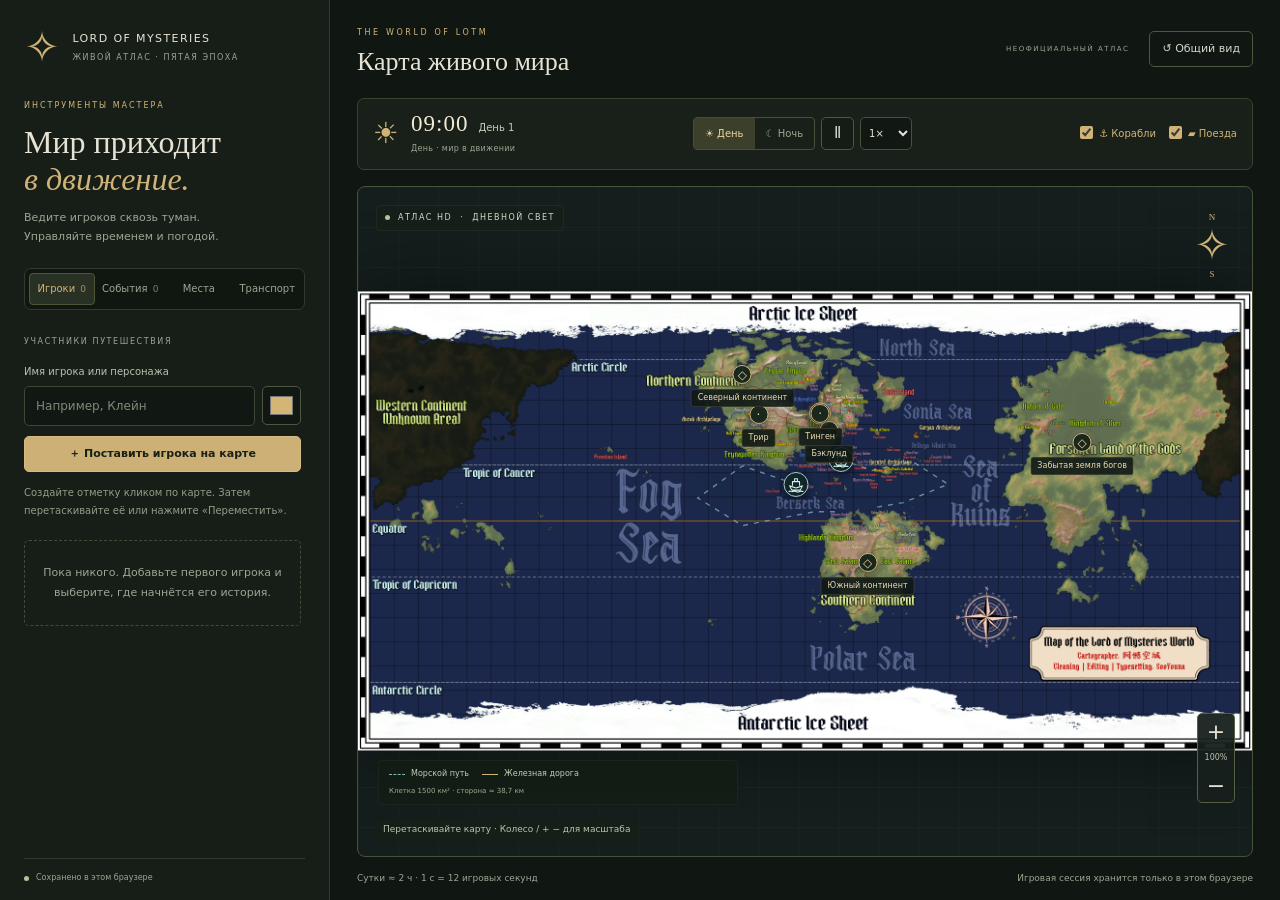
==== commit c7029542: "Use map scale and game time for steam transport speeds" ====
--- a/index.html
+++ b/index.html
@@ -6,7 +6,7 @@
   <a class="brand" href="./"><span class="sigil">✧</span><span>LORD OF MYSTERIES<small>ЖИВОЙ АТЛАС · ПЯТАЯ ЭПОХА</small></span></a>
   <div class="chapter">ИНСТРУМЕНТЫ МАСТЕРА</div><h1>Мир приходит<br><em>в движение.</em></h1>
   <p class="intro">Ведите игроков сквозь туман.<br>Управляйте временем и погодой.</p>
-  <nav class="tabs" aria-label="Разделы атласа"><button class="active" data-tab="players" aria-pressed="true">Игроки <span id="player-count">0</span></button><button data-tab="events" aria-pressed="false">События <span id="event-count">0</span></button><button data-tab="places" aria-pressed="false">Места</button></nav>
+  <nav class="tabs" aria-label="Разделы атласа"><button class="active" data-tab="players" aria-pressed="true">Игроки <span id="player-count">0</span></button><button data-tab="events" aria-pressed="false">События <span id="event-count">0</span></button><button data-tab="places" aria-pressed="false">Места</button><button data-tab="travel" aria-pressed="false">Транспорт</button></nav>
   <div class="sidebar-content">
     <section id="tab-players" class="tab-panel">
       <div class="section-label">УЧАСТНИКИ ПУТЕШЕСТВИЯ</div>
@@ -20,6 +20,13 @@
       <p class="form-note">Выберите центр зоны на карте. Дождь закончится по игровому времени. Переход день / ночь переводит часы вперёд; на паузе время не идёт.</p><div id="events-list" class="entity-list"></div>
       <div class="section-label journal-label">ЖУРНАЛ МИРА</div><ol id="journal"></ol>
     </section>
+    <section id="tab-travel" class="tab-panel" hidden>
+      <div class="section-label">ПАРОВЫЕ МАРШРУТЫ</div>
+      <div class="scale-info"><strong>1 клетка = 1500 км²</strong><span>Сторона клетки ≈ 38,7 км</span></div>
+      <p class="form-note">Корабли и поезд идут по игровым часам. Скорости крейсерские, для паровой эпохи. Переход к дню или ночи продвигает и путешествие.</p>
+      <div id="travel-list" class="entity-list"></div>
+      <p class="form-note">Расчёт по длине маршрута на сетке, без портовых стоянок и задержек. Линии маршрутов условные.</p>
+    </section>
     <section id="tab-places" class="tab-panel" hidden><label class="search"><span>⌕</span><input id="search" placeholder="Найти место…" aria-label="Найти место"><kbd>/</kbd></label><div class="filters"><button class="active" data-filter="all" aria-pressed="true">Все места</button><button data-filter="city" aria-pressed="false">Города</button><button data-filter="region" aria-pressed="false">Регионы</button></div><div class="list-heading">АТЛАС МЕСТ <span id="count"></span></div><div id="places"></div></section>
   </div>
   <div class="aside-bottom"><span class="status"></span><span id="save-status">Сохраняется в этом браузере</span></div>
@@ -29,7 +36,7 @@
   <section class="world-controls" aria-label="Время и транспорт">
     <div class="clock-block"><span id="phase-icon" aria-hidden="true">☀</span><div><div class="clock-line"><strong id="world-time">09:00</strong><span id="world-day">День 1</span></div><span id="phase-label">День · мир в движении</span></div></div>
     <div class="time-controls"><div class="segmented" aria-label="Время суток"><button id="day" title="Перевести время вперёд до утра" aria-pressed="true">☀ День</button><button id="night" title="Перевести время вперёд до ночи" aria-pressed="false">☾ Ночь</button></div><button id="pause" class="square" aria-label="Приостановить время" title="Приостановить время">Ⅱ</button><label class="speed-label"><span class="sr-only">Скорость времени</span><select id="speed" aria-label="Скорость времени"><option value="0.25">¼×</option><option value="1">1×</option><option value="5">5×</option><option value="15">15×</option></select></label></div>
-    <div class="transport-controls" title="Транспорт движется схематично, независимо от смены дня и ночи"><label><input type="checkbox" id="ships" checked><span>⚓ Корабли</span></label><label><input type="checkbox" id="trains" checked><span>▰ Поезда</span></label></div>
+    <div class="transport-controls" title="Транспорт движется по игровому времени с крейсерской скоростью паровой эпохи"><label><input type="checkbox" id="ships" checked><span>⚓ Корабли</span></label><label><input type="checkbox" id="trains" checked><span>▰ Поезда</span></label></div>
   </section>
   <section class="map" id="viewport" aria-label="Интерактивная карта мира">
     <div class="map-grid"></div>
@@ -37,11 +44,11 @@
     <div class="map-label"><span class="status"></span> АТЛАС HD <span>·</span><span id="map-phase">ДНЕВНОЙ СВЕТ</span></div>
     <div id="placement-banner" hidden><span id="placement-text"></span><button id="cancel-placement" aria-label="Отменить размещение">Отмена ×</button></div>
     <div class="compass">N<span>✧</span>S</div><div class="zoom"><button id="plus" aria-label="Приблизить">+</button><span id="zoom-level">100%</span><button id="minus" aria-label="Отдалить">−</button></div>
-    <div class="map-legend"><span><i class="legend-line sea"></i> Морской путь</span><span><i class="legend-line rail"></i> Железная дорога</span><small>Условные маршруты для игры</small></div>
+    <div class="map-legend"><span><i class="legend-line sea"></i> Морской путь</span><span><i class="legend-line rail"></i> Железная дорога</span><small>Клетка 1500 км² · сторона ≈ 38,7 км</small></div>
     <div class="hint" id="map-hint">Перетаскивайте карту · Колесо / + − для масштаба</div><div id="detail" hidden></div>
   </section>
   <footer><span id="clock-hint">Сутки ≈ 2 ч · 1 с = 12 игровых секунд</span><span>Игровая сессия хранится только в этом браузере</span></footer>
 </main>
 <div id="toast" role="status" aria-live="polite"></div>
-<script src="simulation.js"></script><script src="app.js"></script>
+<script src="travel.js"></script><script src="simulation.js"></script><script src="app.js"></script>
 </body></html>
--- a/style.css
+++ b/style.css
@@ -5,3 +5,6 @@
 .marker,.player-marker,#transport-layer .transport-marker{transform:translate(-50%,-50%) scale(var(--marker-scale,1))}
 #routes-layer .simulation-route.ship{stroke-width:calc(1.4px * var(--marker-scale,1));stroke-dasharray:calc(5px * var(--marker-scale,1)) calc(6px * var(--marker-scale,1))}
 #routes-layer .simulation-route.train{stroke-width:calc(2px * var(--marker-scale,1));stroke-dasharray:calc(2px * var(--marker-scale,1)) calc(3px * var(--marker-scale,1))}
+.tabs{grid-template-columns:repeat(4,minmax(0,1fr))}.tabs button{font-size:10px;padding:7px 1px}.tabs span{margin-left:2px}
+.scale-info{border:1px solid #566248;background:#222d20;border-radius:6px;padding:12px;color:#d5c38e}.scale-info strong{font-size:13px;font-weight:500;display:block}.scale-info span{font-size:10px;color:var(--muted);display:block;margin-top:4px}
+.travel-card h3{font-size:12px;font-weight:500;margin:0}.travel-speed{font-size:12px;color:var(--gold);margin:12px 0 8px}.travel-info{display:flex;flex-direction:column;gap:4px;font-size:10px;color:var(--muted)}.travel-card progress{width:100%;height:5px;appearance:none;margin:14px 0 4px;accent-color:var(--gold);border:0;border-radius:4px;background:#343e2f;overflow:hidden}.travel-card progress::-webkit-progress-bar{background:#343e2f}.travel-card progress::-webkit-progress-value{background:var(--gold)}.travel-card progress::-moz-progress-bar{background:var(--gold)}.travel-remaining{font-size:10px;color:#c6ceba;margin:6px 0 0}
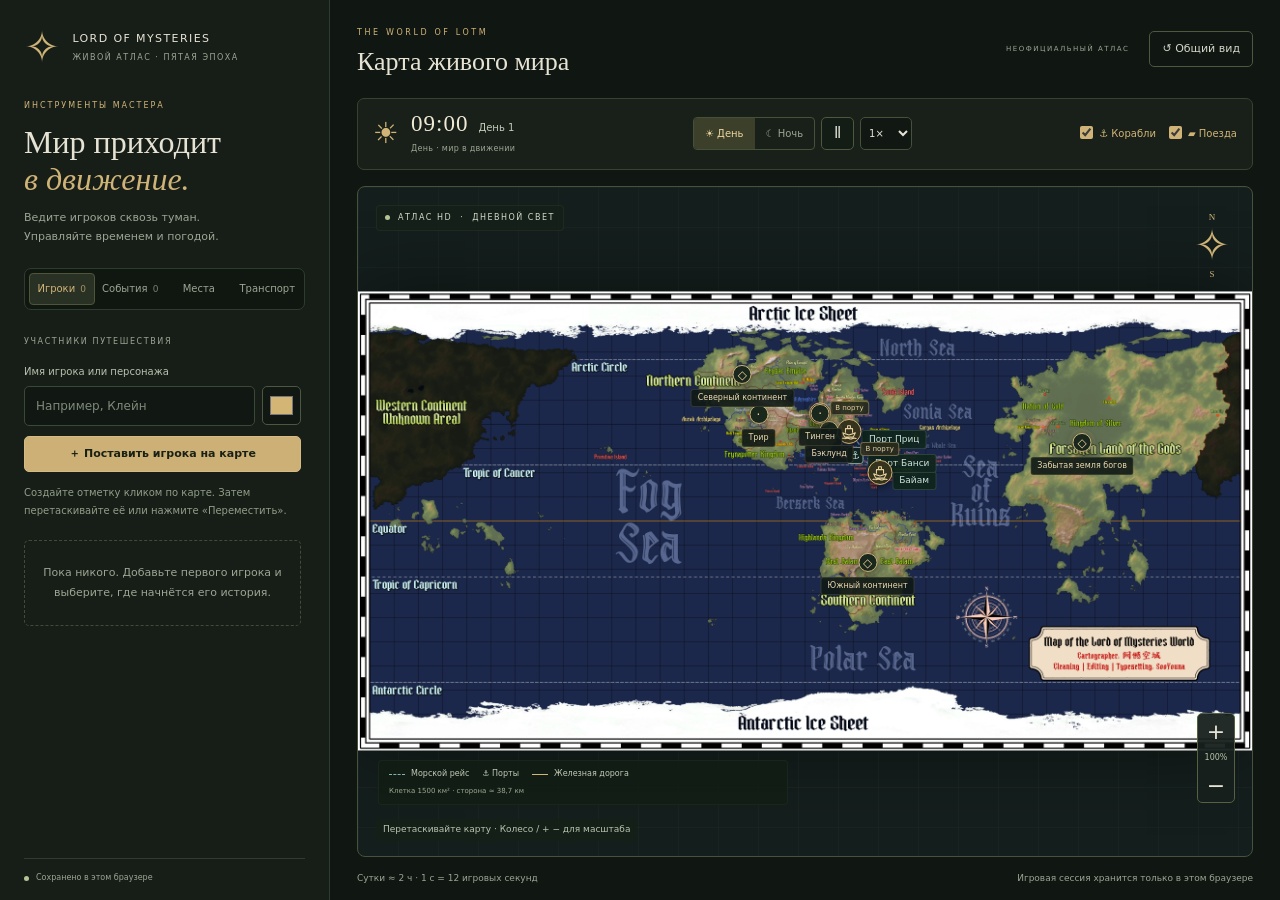
==== commit 3e982d60: "Add smooth harbor voyages with port calls and docking" ====
--- a/index.html
+++ b/index.html
@@ -25,7 +25,7 @@
       <div class="scale-info"><strong>1 клетка = 1500 км²</strong><span>Сторона клетки ≈ 38,7 км</span></div>
       <p class="form-note">Корабли и поезд идут по игровым часам. Скорости крейсерские, для паровой эпохи. Переход к дню или ночи продвигает и путешествие.</p>
       <div id="travel-list" class="entity-list"></div>
-      <p class="form-note">Расчёт по длине маршрута на сетке, без портовых стоянок и задержек. Линии маршрутов условные.</p>
+      <p class="form-note">Морские рейсы соединяют порты. Время рейса включает переход и стоянку перед отправлением. Плавные фарватеры проложены по карте для игры.</p>
     </section>
     <section id="tab-places" class="tab-panel" hidden><label class="search"><span>⌕</span><input id="search" placeholder="Найти место…" aria-label="Найти место"><kbd>/</kbd></label><div class="filters"><button class="active" data-filter="all" aria-pressed="true">Все места</button><button data-filter="city" aria-pressed="false">Города</button><button data-filter="region" aria-pressed="false">Регионы</button></div><div class="list-heading">АТЛАС МЕСТ <span id="count"></span></div><div id="places"></div></section>
   </div>
@@ -44,7 +44,7 @@
     <div class="map-label"><span class="status"></span> АТЛАС HD <span>·</span><span id="map-phase">ДНЕВНОЙ СВЕТ</span></div>
     <div id="placement-banner" hidden><span id="placement-text"></span><button id="cancel-placement" aria-label="Отменить размещение">Отмена ×</button></div>
     <div class="compass">N<span>✧</span>S</div><div class="zoom"><button id="plus" aria-label="Приблизить">+</button><span id="zoom-level">100%</span><button id="minus" aria-label="Отдалить">−</button></div>
-    <div class="map-legend"><span><i class="legend-line sea"></i> Морской путь</span><span><i class="legend-line rail"></i> Железная дорога</span><small>Клетка 1500 км² · сторона ≈ 38,7 км</small></div>
+    <div class="map-legend"><span><i class="legend-line sea"></i> Морской рейс</span><span>⚓ Порты</span><span><i class="legend-line rail"></i> Железная дорога</span><small>Клетка 1500 км² · сторона ≈ 38,7 км</small></div>
     <div class="hint" id="map-hint">Перетаскивайте карту · Колесо / + − для масштаба</div><div id="detail" hidden></div>
   </section>
   <footer><span id="clock-hint">Сутки ≈ 2 ч · 1 с = 12 игровых секунд</span><span>Игровая сессия хранится только в этом браузере</span></footer>
--- a/style.css
+++ b/style.css
@@ -8,3 +8,4 @@
 .tabs{grid-template-columns:repeat(4,minmax(0,1fr))}.tabs button{font-size:10px;padding:7px 1px}.tabs span{margin-left:2px}
 .scale-info{border:1px solid #566248;background:#222d20;border-radius:6px;padding:12px;color:#d5c38e}.scale-info strong{font-size:13px;font-weight:500;display:block}.scale-info span{font-size:10px;color:var(--muted);display:block;margin-top:4px}
 .travel-card h3{font-size:12px;font-weight:500;margin:0}.travel-speed{font-size:12px;color:var(--gold);margin:12px 0 8px}.travel-info{display:flex;flex-direction:column;gap:4px;font-size:10px;color:var(--muted)}.travel-card progress{width:100%;height:5px;appearance:none;margin:14px 0 4px;accent-color:var(--gold);border:0;border-radius:4px;background:#343e2f;overflow:hidden}.travel-card progress::-webkit-progress-bar{background:#343e2f}.travel-card progress::-webkit-progress-value{background:var(--gold)}.travel-card progress::-moz-progress-bar{background:var(--gold)}.travel-remaining{font-size:10px;color:#c6ceba;margin:6px 0 0}
+#transport-layer .port-marker{position:absolute;transform:translate(-50%,-50%) scale(var(--marker-scale,1));pointer-events:none;z-index:1;color:#b8d4cf}.port-pin{display:grid;place-items:center;width:17px;height:17px;border:1px solid #829e96;border-radius:3px;background:#112421;font-size:11px}.port-label{position:absolute;left:21px;top:7px;color:#cce2da;font-size:9px;white-space:nowrap;border:1px solid #698b794d;background:#10251dec;border-radius:3px;padding:2px 6px}.transport-marker.docked{border-color:#d0b477;background:#35321e;color:#e8d39f}.berth-label{position:absolute;top:-19px;left:50%;transform:translateX(-50%);font-size:7px;white-space:nowrap;background:#292c1ee8;border:1px solid #c8ad7277;color:#e8d39f;padding:1px 4px;border-radius:3px}.journey-label{font-size:12px;line-height:1.6;color:#d7d6c0;margin:12px 0 6px;overflow-wrap:anywhere}.travel-speed{font-size:10px}
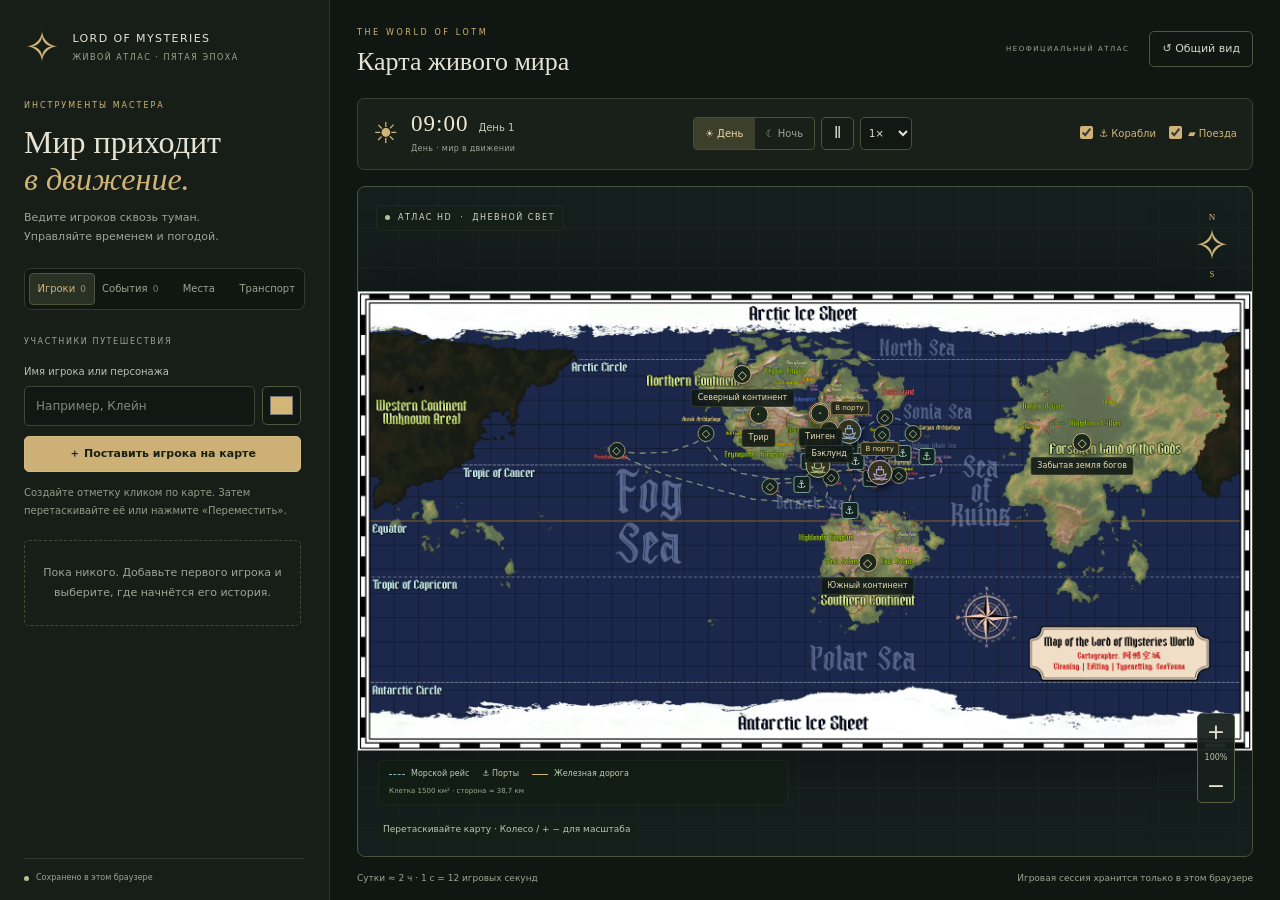
==== commit d6c3a415: "Add island shipping circuits with stops across the LotM map" ====
--- a/index.html
+++ b/index.html
@@ -24,8 +24,8 @@
       <div class="section-label">ПАРОВЫЕ МАРШРУТЫ</div>
       <div class="scale-info"><strong>1 клетка = 1500 км²</strong><span>Сторона клетки ≈ 38,7 км</span></div>
       <p class="form-note">Корабли и поезд идут по игровым часам. Скорости крейсерские, для паровой эпохи. Переход к дню или ночи продвигает и путешествие.</p>
-      <div id="travel-list" class="entity-list"></div>
-      <p class="form-note">Морские рейсы соединяют порты. Время рейса включает переход и стоянку перед отправлением. Плавные фарватеры проложены по карте для игры.</p>
+      <p id="network-summary" class="network-summary"></p><label class="line-label" for="shipping-line">Морская линия</label><select id="shipping-line"><option value="all">Все морские линии</option></select><div id="travel-list" class="entity-list"></div>
+      <p class="form-note">Острова и гавани взяты с карты мира книги. Морские линии и расписания созданы для игры; у островов без гавани предусмотрен рейд.</p>
     </section>
     <section id="tab-places" class="tab-panel" hidden><label class="search"><span>⌕</span><input id="search" placeholder="Найти место…" aria-label="Найти место"><kbd>/</kbd></label><div class="filters"><button class="active" data-filter="all" aria-pressed="true">Все места</button><button data-filter="city" aria-pressed="false">Города</button><button data-filter="region" aria-pressed="false">Регионы</button></div><div class="list-heading">АТЛАС МЕСТ <span id="count"></span></div><div id="places"></div></section>
   </div>
@@ -50,5 +50,5 @@
   <footer><span id="clock-hint">Сутки ≈ 2 ч · 1 с = 12 игровых секунд</span><span>Игровая сессия хранится только в этом браузере</span></footer>
 </main>
 <div id="toast" role="status" aria-live="polite"></div>
-<script src="travel.js"></script><script src="simulation.js"></script><script src="app.js"></script>
+<script src="island-network.js"></script><script src="travel.js"></script><script src="simulation.js"></script><script src="app.js"></script>
 </body></html>
--- a/style.css
+++ b/style.css
@@ -1,4 +1,4 @@
-:root{color-scheme:dark;--bg:#101612;--panel:#171e18;--line:#303b30;--text:#e6e3d4;--muted:#9ca593;--gold:#d0b477;--soft-gold:#aa945f;--field:#111813}*{box-sizing:border-box}[hidden]{display:none!important}body{margin:0;display:flex;height:100dvh;background:var(--bg);color:var(--text);font:13px/1.5 system-ui,-apple-system,sans-serif}button,input,select{font:inherit}button{cursor:pointer;color:inherit}button,a,input,select{-webkit-tap-highlight-color:transparent}button:focus-visible,a:focus-visible,input:focus-visible,select:focus-visible{outline:2px solid var(--gold);outline-offset:3px}button:disabled{opacity:.5;cursor:not-allowed}button{transition:background .15s,border-color .15s,color .15s}button:hover{border-color:var(--soft-gold)}aside{width:330px;flex-shrink:0;padding:26px 24px 16px;border-right:1px solid var(--line);background:var(--panel);display:flex;flex-direction:column;min-height:0}.brand{display:flex;align-items:center;gap:11px;color:var(--text);text-decoration:none;letter-spacing:1.4px;font-size:11px;flex-shrink:0}.sigil{font:43px Georgia,serif;line-height:1;color:var(--gold)}.brand small{display:block;font-size:8px;color:var(--muted);letter-spacing:1.5px;margin-top:4px}.chapter{font-size:8px;letter-spacing:2px;color:var(--gold);margin-top:31px}h1{font:32px/1.15 Georgia,serif;margin:12px 0 10px}h1 em{font-weight:normal;color:var(--gold)}.intro{color:var(--muted);font-size:11px;line-height:1.8;margin:0 0 21px}.tabs{display:grid;grid-template-columns:1fr 1.2fr .9fr;padding:4px;gap:3px;background:#101711;border:1px solid var(--line);border-radius:7px;flex-shrink:0;margin-bottom:24px}.tabs button{border:1px solid transparent;background:transparent;padding:7px 3px;font-size:11px;color:var(--muted);border-radius:4px;white-space:nowrap}.tabs button.active{color:var(--gold);background:#293024;border-color:#4e5539}.tabs span{font-size:9px;opacity:.75;margin-left:3px}.sidebar-content{flex:1;min-height:0;overflow:auto;scrollbar-width:thin;scrollbar-color:#4e593f transparent;padding:2px 4px 10px 0}.section-label,.list-heading{color:var(--muted);font-size:8px;letter-spacing:1.6px;margin:0 0 16px}.list-heading{display:flex;justify-content:space-between;margin-bottom:9px}form label{display:block;color:#bac1af;font-size:10px;margin-bottom:7px}input:not([type=checkbox]):not([type=range]):not([type=color]),select{width:100%;min-width:0;border:1px solid #3b4737;background:var(--field);border-radius:5px;color:var(--text);font-size:12px;padding:10px 11px;outline-offset:1px}input::placeholder{color:#7f8979}input[type=color]{width:39px;height:39px;flex-shrink:0;background:var(--field);border:1px solid #4c573f;border-radius:5px;padding:5px;cursor:pointer}input[type=range]{width:100%;accent-color:var(--gold);margin:2px 0 15px}input[type=checkbox]{accent-color:var(--gold);width:13px;height:13px;margin:0 6px 0 0;vertical-align:-2px;cursor:pointer}.input-row{display:flex;gap:7px;margin-bottom:10px}.primary,.outline,.square{border:1px solid #4d583e;border-radius:5px;padding:9px 12px;font-size:11px;background:transparent;color:#d4d7c8}.primary{background:#ccb075;color:#192016;border-color:#d4bb85;font-weight:600}.primary:hover{background:#e0c58d}.full{width:100%}.form-note{font-size:10px;line-height:1.8;color:#929d88;margin:12px 0 20px}.form-grid{display:grid;grid-template-columns:1fr 1fr;gap:10px;margin:13px 0}.form-grid select{font-size:10px;padding:9px 6px}.range-label{display:flex;justify-content:space-between}.range-label span{color:var(--gold)}.entity-list{display:flex;flex-direction:column;gap:9px}.entity-card{border:1px solid #394432;background:#1b231b;border-radius:6px;padding:12px}.entity-card.selected{border-color:#9c8856;background:#272e22}.entity-head{display:flex;gap:10px;align-items:center;min-width:0}.entity-avatar{flex-shrink:0;width:31px;height:31px;display:grid;place-items:center;background:#111a13;border:1px solid var(--player-color,var(--gold));border-radius:50%;color:var(--player-color,var(--gold));font-size:13px}.entity-meta{min-width:0;flex:1}.entity-meta strong{font-weight:500;font-size:12px;display:block;overflow-wrap:anywhere}.entity-meta small,.entity-meta p{display:block;margin:2px 0 0;color:var(--muted);font-size:9px}.entity-actions{display:flex;gap:7px;margin:11px 0 0;flex-wrap:wrap}.entity-actions button{padding:5px 8px;border:1px solid #45513c;background:#20291d;border-radius:4px;font-size:10px;color:#c6ceba}.entity-actions .danger{color:#cba09a;border-color:#57403a;background:transparent}.empty-state{padding:22px 13px;border:1px dashed #414b37;border-radius:5px;text-align:center;color:var(--muted);font-size:11px;line-height:1.8}.empty-state strong{display:block;font-size:12px;color:#d0d3c2;font-weight:500}.empty-state p{margin:5px 0 0}.journal-label{margin:25px 0 12px}#journal{list-style:none;margin:0;padding:0}#journal li{padding:9px 0;border-top:1px solid #303a2b;color:#b1baa5;font-size:10px;line-height:1.7;overflow-wrap:anywhere}.journal-time{display:block;font-size:8px;letter-spacing:.6px;color:var(--gold);margin-bottom:3px}.aside-bottom{display:flex;gap:7px;align-items:center;border-top:1px solid var(--line);padding-top:13px;margin-top:7px;color:var(--muted);font-size:8px;flex-shrink:0}.status{display:inline-block;width:5px;height:5px;background:#b6c394;border-radius:50%;flex-shrink:0}.search{display:flex;align-items:center;gap:8px;border:1px solid #3b4737;padding:0 10px;border-radius:5px;background:var(--field)}.search>span{font-size:24px;color:var(--gold)}.search input:not([type]){border:0;background:none;padding-left:0;outline:none}.search:focus-within{outline:2px solid var(--gold);outline-offset:1px}kbd{border:1px solid var(--line);padding:0 5px;font-size:10px;color:var(--muted)}.filters{display:flex;gap:6px;margin:12px 0 23px}.filters button{font-size:10px;background:transparent;border:1px solid var(--line);padding:6px 9px;border-radius:4px;color:var(--muted)}.filters .active{background:#c8ad7219;border-color:#776844;color:var(--gold)}.place{display:flex;width:100%;text-align:left;gap:10px;align-items:center;border:1px solid transparent;background:none;padding:10px 6px;border-radius:5px;margin-bottom:4px}.place:hover,.place.selected{background:#252e21;border-color:#454f38}.place .icon{border:1px solid #414e36;width:29px;height:29px;display:grid;place-items:center;color:var(--gold);border-radius:4px;flex-shrink:0}.place strong{display:block;font-weight:500;font-size:12px}.place small{font-size:9px;color:var(--muted)}.place .arrow{margin-left:auto;color:var(--gold)}.empty{font-size:12px;color:var(--muted);padding:16px}main{padding:0 27px;min-width:0;flex:1;display:flex;flex-direction:column;min-height:0}header{height:98px;display:flex;align-items:center;justify-content:space-between;flex-shrink:0;gap:15px}.eyebrow{font-size:8px;letter-spacing:2.6px;color:var(--gold)}h2{font:26px Georgia,serif;margin:7px 0 0}.header-actions{display:flex;gap:20px;align-items:center}.edition{font-size:7px;letter-spacing:1.5px;color:var(--muted)}.world-controls{display:flex;align-items:center;gap:19px;justify-content:space-between;padding:12px 15px;background:#192019;border:1px solid #38432f;border-radius:7px;margin-bottom:16px;flex-shrink:0;flex-wrap:wrap}.clock-block{display:flex;align-items:center;gap:12px;min-width:152px}#phase-icon{font-size:29px;color:var(--gold);line-height:1}.clock-line{display:flex;gap:10px;align-items:baseline}#world-time{font:23px Georgia,serif;letter-spacing:1px;color:#f0ead5}#world-day{color:#c4cbb8;font-size:10px}#phase-label{font-size:8px;color:var(--muted);letter-spacing:.3px}.time-controls{display:flex;align-items:center;gap:6px}.segmented{display:flex;border:1px solid #46513a;border-radius:4px;overflow:hidden}.segmented button{border:0;background:transparent;color:var(--muted);padding:8px 11px;font-size:10px}.segmented button[aria-pressed=true]{background:#3c402b;color:#ecd39d}.square{font-size:15px;width:33px;height:33px;padding:3px;line-height:1;background:#141d15}.speed-label{margin:0}.speed-label select{width:52px;padding:7px 4px;font-size:10px;border-color:#46513a;height:33px}.transport-controls{display:flex;gap:13px;align-items:center}.transport-controls label{font-size:10px;white-space:nowrap;cursor:pointer;color:#bfc7b0}.transport-controls label:has(input:checked){color:var(--gold)}.map{position:relative;flex:1;overflow:hidden;min-height:350px;background:#141e1c;border:1px solid #48513b;border-radius:8px;touch-action:none;cursor:grab}.map:active{cursor:grabbing}.map[data-placing=true]{cursor:crosshair}.map-grid{position:absolute;inset:0;background-image:linear-gradient(#82977c0b 1px,transparent 1px),linear-gradient(90deg,#82977c0b 1px,transparent 1px);background-size:40px 40px}#world{position:absolute;width:100%;top:50%;transform-origin:center;user-select:none}#world img{display:block;width:100%;height:auto;filter:none;box-shadow:0 0 70px #0006}#night-overlay,#routes-layer,#weather-layer,#transport-layer,#markers,#players-layer{position:absolute;inset:0;width:100%;height:100%;pointer-events:none}#night-overlay{background:linear-gradient(120deg,#111b58db,#171936d9 65%,#4a35598c);opacity:0;transition:opacity 1.3s;z-index:1}#routes-layer{z-index:2}#weather-layer{z-index:3}#transport-layer{z-index:4}#markers{z-index:5}#players-layer{z-index:6}.marker,.player-marker{position:absolute;transform:translate(-50%,-50%);pointer-events:auto}.marker{border:1px solid #c6b27c;background:#19271d;box-shadow:0 0 0 4px #c8ad721a,0 3px 10px #0008;width:19px;height:19px;border-radius:50%;color:#efd49e;font-size:12px;display:grid;place-items:center;padding:0}.marker:hover,.marker.selected{background:#c8ad72;color:#142016;z-index:2}.marker span{position:absolute;top:23px;background:#111a16e8;padding:2px 6px;border:1px solid #8b805244;border-radius:3px;white-space:nowrap;font-size:8px;color:#ead9b1;pointer-events:none}.player-marker{border:0;background:transparent;padding:0;display:flex;align-items:center;flex-direction:column;touch-action:none;cursor:grab}.player-marker:active{cursor:grabbing}.player-dot{display:grid;place-items:center;width:30px;height:30px;border:2px solid var(--player-color,var(--gold));border-radius:50%;background:#142019;color:var(--player-color,var(--gold));box-shadow:0 0 0 5px #15251bcc,0 3px 12px #0009;font-size:12px;font-weight:700}.player-label{position:absolute;top:35px;white-space:nowrap;max-width:170px;overflow:hidden;text-overflow:ellipsis;background:#111b16f5;color:var(--player-color,var(--gold));border:1px solid var(--player-color,var(--gold));border-radius:4px;padding:3px 7px;font-size:10px;line-height:1.3}.player-marker.selected .player-dot{box-shadow:0 0 0 5px #d3b57538,0 0 22px #d3b57577}.map-label{position:absolute;top:18px;left:18px;font-size:8px;letter-spacing:1.5px;display:flex;gap:8px;align-items:center;color:#d5d9c8;background:#152019b8;border:1px solid #4b563633;border-radius:4px;padding:6px 8px;pointer-events:none;z-index:7}.compass{position:absolute;top:25px;right:22px;display:flex;flex-direction:column;text-align:center;color:var(--gold);font:9px Georgia;pointer-events:none;z-index:7}.compass span{font-size:43px;line-height:1.1}.zoom{position:absolute;bottom:53px;right:17px;display:flex;flex-direction:column;background:#17201cf2;border:1px solid #586044;border-radius:5px;overflow:hidden;align-items:center;z-index:8}.zoom button{background:none;border:0;width:36px;height:34px;font-size:22px}.zoom button:hover{background:#35402a}.zoom span{font-size:8px;color:#bdc6ac;padding:4px}.hint{position:absolute;bottom:15px;left:18px;color:#bac4b0;font-size:9px;background:#142018ce;padding:4px 7px;border-radius:4px;pointer-events:none;z-index:7}.map-legend{display:flex;flex-wrap:wrap;gap:6px 13px;position:absolute;bottom:51px;left:20px;font-size:8px;color:#c3cbb6;pointer-events:none;background:#121d16dc;padding:7px 10px;border:1px solid #3d4a3233;border-radius:4px;z-index:7;max-width:calc(100% - 85px)}.map-legend span{display:flex;align-items:center;gap:6px}.map-legend small{font-size:7px;color:#9fa98f;width:100%}.legend-line{display:inline-block;width:16px;height:0;border-top:1px dashed #82b2b2}.legend-line.rail{border-color:#d3b575;border-top-style:solid}#placement-banner{position:absolute;top:55px;left:18px;right:80px;display:flex;justify-content:space-between;gap:10px;align-items:center;z-index:10;background:#34412af5;border:1px solid #b39d62;border-radius:5px;padding:10px 12px;font-size:11px;color:#eee3c1;box-shadow:0 5px 22px #0005}#placement-text{overflow-wrap:anywhere}#cancel-placement{background:#1b281b;border:1px solid #7a8457;border-radius:3px;padding:5px 7px;color:#e4d7af;font-size:10px;white-space:nowrap}#detail{position:absolute;bottom:110px;left:20px;width:300px;max-width:calc(100% - 90px);background:#18201cf5;border:1px solid #74805a;border-radius:7px;padding:20px;box-shadow:0 12px 40px #0006;cursor:default;z-index:9}#detail h3{font:24px Georgia;margin:9px 0}#detail p{font-size:11px;color:#bec6b2;line-height:1.8}#detail small{color:var(--gold);letter-spacing:1.2px;font-size:8px}#detail button{position:absolute;right:12px;top:8px;border:0;background:none;font-size:22px;color:var(--muted)}footer{display:flex;justify-content:space-between;gap:15px;padding:15px 0;color:var(--muted);font-size:9px;flex-shrink:0}footer>span:last-child{text-align:right}#toast{position:fixed;bottom:27px;left:50%;transform:translateX(-50%);z-index:30;background:#263321;border:1px solid #7b8960;color:#eee4c7;font-size:12px;max-width:calc(100% - 32px);padding:11px 18px;border-radius:6px;box-shadow:0 5px 25px #0007;pointer-events:none}#toast:empty{display:none}body[data-phase=night] .map{background:#101622}body[data-phase=night] #phase-icon{color:#c0b8df}body[data-paused=true] .rain-streak{animation-play-state:paused!important}.sr-only{position:absolute;width:1px;height:1px;padding:0;margin:-1px;overflow:hidden;clip:rect(0,0,0,0);white-space:nowrap;border:0}@media(min-width:1600px){aside{width:350px;padding:32px 28px}h1{font-size:36px}.chapter{margin-top:36px}main{padding:0 35px}header{height:105px}.world-controls{padding:14px 20px}}@media(max-width:1150px) and (min-width:801px){aside{width:300px;padding:24px 19px}main{padding:0 18px}.world-controls{gap:9px}.transport-controls{width:100%;padding-top:9px;border-top:1px solid #35422d;justify-content:flex-end}.edition{display:none}.time-controls{gap:5px}.segmented button{padding:8px}}@media(max-height:760px) and (min-width:801px){aside{padding-top:20px}.chapter{margin-top:20px}h1{font-size:27px}.intro{margin-bottom:15px}.tabs{margin-bottom:17px}header{height:80px}.world-controls{margin-bottom:12px;padding:9px 13px}.map{min-height:260px}footer{padding:12px 0}}@media(max-width:800px){body{height:auto;min-height:100dvh;flex-direction:column}aside{width:100%;padding:17px 18px 12px;border-right:0;border-bottom:1px solid var(--line)}.brand{font-size:10px}.brand small{font-size:7px}.sigil{font-size:32px}.chapter,.intro{display:none}h1{font-size:24px;margin:12px 0 15px}h1 br{display:none}h1 em{margin-left:5px}.tabs{margin-bottom:14px;max-width:500px}.sidebar-content{max-height:270px;min-height:0;flex:auto}.section-label{margin-bottom:10px}.aside-bottom{font-size:8px;padding-top:9px;margin-top:8px}.form-note{font-size:10px;margin:10px 0 13px}.input-row{margin-bottom:8px}.entity-list{gap:7px}.entity-card{padding:10px}.entity-actions{margin-top:8px}.empty-state{padding:14px}.form-grid{margin:9px 0}.form-grid select{font-size:11px}.form-note br{display:none}main{padding:0 14px;flex:1}header{height:80px;gap:8px}h2{font-size:23px}.eyebrow{font-size:7px}.edition{display:none}.header-actions{gap:0}.outline{padding:8px 9px}.outline span{display:none}.world-controls{gap:12px;padding:12px;margin-bottom:12px}.clock-block{min-width:130px;gap:8px}.clock-line{gap:6px}#world-time{font-size:22px}#phase-label{font-size:7px}#world-day{font-size:9px}#phase-icon{font-size:24px}.segmented button{padding:7px;font-size:9px}.square{width:30px;height:31px}.speed-label select{width:45px;height:31px}.time-controls{gap:4px}.transport-controls{width:100%;gap:20px;padding-top:9px;border-top:1px solid #35422d}.transport-controls label{font-size:10px}.map{height:58dvh;min-height:400px;flex:auto}.map-label{font-size:6px;left:10px;top:12px;gap:5px;padding:5px}.compass{right:15px;top:58px;font-size:8px}.compass span{font-size:34px}.marker{width:16px;height:16px;font-size:10px}.marker span{font-size:7px;top:20px;padding:1px 4px}.player-dot{width:26px;height:26px;font-size:10px}.player-label{font-size:8px;top:31px;max-width:100px;padding:2px 5px}.map-legend{bottom:53px;left:11px;gap:4px 10px;font-size:7px;padding:5px 7px;max-width:calc(100% - 70px)}.map-legend small{font-size:6px}.hint{font-size:7px;left:10px;bottom:13px;max-width:calc(100% - 20px)}.zoom{right:11px;bottom:53px}.zoom button{width:31px;height:30px;font-size:20px}#placement-banner{left:10px;right:10px;top:44px;padding:9px;font-size:10px;align-items:flex-start}#cancel-placement{font-size:9px}#detail{bottom:115px;left:11px;padding:15px;width:270px;max-width:calc(100% - 60px)}#detail h3{font-size:21px}#detail p{font-size:10px}footer{padding:12px 0;gap:8px;font-size:7px}footer>span:last-child{max-width:47%}.search input{font-size:12px}.filters{margin:10px 0 17px}.place{padding:8px 6px}#toast{bottom:17px;font-size:11px;padding:10px 13px}}@media(max-width:380px){.world-controls{gap:9px}.clock-block{min-width:110px}#world-time{font-size:20px}#world-day{font-size:8px}.segmented button{padding:7px 5px}.time-controls{gap:3px}.speed-label select{width:40px}.square{width:26px}h2{font-size:21px}}@media(prefers-reduced-motion:reduce){*,*::before,*::after{scroll-behavior:auto!important;transition:none!important}.rain-streak{animation:none!important}}
+:root{color-scheme:dark;--bg:#101612;--panel:#171e18;--line:#303b30;--text:#e6e3d4;--muted:#9ca593;--gold:#d0b477;--soft-gold:#aa945f;--field:#111813}*{box-sizing:border-box}[hidden]{display:none!important}body{margin:0;display:flex;height:100dvh;background:var(--bg);color:var(--text);font:13px/1.5 system-ui,-apple-system,sans-serif}button,input,select{font:inherit}button{cursor:pointer;color:inherit}button,a,input,select{-webkit-tap-highlight-color:transparent}button:focus-visible,a:focus-visible,input:focus-visible,select:focus-visible{outline:2px solid var(--gold);outline-offset:3px}button:disabled{opacity:.5;cursor:not-allowed}button{transition:background .15s,border-color .15s,color .15s}button:hover{border-color:var(--soft-gold)}aside{width:330px;flex-shrink:0;padding:26px 24px 16px;border-right:1px solid var(--line);background:var(--panel);display:flex;flex-direction:column;min-height:0}.brand{display:flex;align-items:center;gap:11px;color:var(--text);text-decoration:none;letter-spacing:1.4px;font-size:11px;flex-shrink:0}.sigil{font:43px Georgia,serif;line-height:1;color:var(--gold)}.brand small{display:block;font-size:8px;color:var(--muted);letter-spacing:1.5px;margin-top:4px}.chapter{font-size:8px;letter-spacing:2px;color:var(--gold);margin-top:31px}h1{font:32px/1.15 Georgia,serif;margin:12px 0 10px}h1 em{font-weight:normal;color:var(--gold)}.intro{color:var(--muted);font-size:11px;line-height:1.8;margin:0 0 21px}.tabs{display:grid;grid-template-columns:1fr 1.2fr .9fr;padding:4px;gap:3px;background:#101711;border:1px solid var(--line);border-radius:7px;flex-shrink:0;margin-bottom:24px}.tabs button{border:1px solid transparent;background:transparent;padding:7px 3px;font-size:11px;color:var(--muted);border-radius:4px;white-space:nowrap}.tabs button.active{color:var(--gold);background:#293024;border-color:#4e5539}.tabs span{font-size:9px;opacity:.75;margin-left:3px}.sidebar-content{flex:1;min-height:0;overflow:auto;scrollbar-width:thin;scrollbar-color:#4e593f transparent;padding:2px 4px 10px 0}.section-label,.list-heading{color:var(--muted);font-size:8px;letter-spacing:1.6px;margin:0 0 16px}.list-heading{display:flex;justify-content:space-between;margin-bottom:9px}form label{display:block;color:#bac1af;font-size:10px;margin-bottom:7px}input:not([type=checkbox]):not([type=range]):not([type=color]),select{width:100%;min-width:0;border:1px solid #3b4737;background:var(--field);border-radius:5px;color:var(--text);font-size:12px;padding:10px 11px;outline-offset:1px}input::placeholder{color:#7f8979}input[type=color]{width:39px;height:39px;flex-shrink:0;background:var(--field);border:1px solid #4c573f;border-radius:5px;padding:5px;cursor:pointer}input[type=range]{width:100%;accent-color:var(--gold);margin:2px 0 15px}input[type=checkbox]{accent-color:var(--gold);width:13px;height:13px;margin:0 6px 0 0;vertical-align:-2px;cursor:pointer}.input-row{display:flex;gap:7px;margin-bottom:10px}.primary,.outline,.square{border:1px solid #4d583e;border-radius:5px;padding:9px 12px;font-size:11px;background:transparent;color:#d4d7c8}.primary{background:#ccb075;color:#192016;border-color:#d4bb85;font-weight:600}.primary:hover{background:#e0c58d}.full{width:100%}.form-note{font-size:10px;line-height:1.8;color:#929d88;margin:12px 0 20px}.form-grid{display:grid;grid-template-columns:1fr 1fr;gap:10px;margin:13px 0}.form-grid select{font-size:10px;padding:9px 6px}.range-label{display:flex;justify-content:space-between}.range-label span{color:var(--gold)}.entity-list{display:flex;flex-direction:column;gap:9px}.entity-card{border:1px solid #394432;background:#1b231b;border-radius:6px;padding:12px}.entity-card.selected{border-color:#9c8856;background:#272e22}.entity-head{display:flex;gap:10px;align-items:center;min-width:0}.entity-avatar{flex-shrink:0;width:31px;height:31px;display:grid;place-items:center;background:#111a13;border:1px solid var(--player-color,var(--gold));border-radius:50%;color:var(--player-color,var(--gold));font-size:13px}.entity-meta{min-width:0;flex:1}.entity-meta strong{font-weight:500;font-size:12px;display:block;overflow-wrap:anywhere}.entity-meta small,.entity-meta p{display:block;margin:2px 0 0;color:var(--muted);font-size:9px}.entity-actions{display:flex;gap:7px;margin:11px 0 0;flex-wrap:wrap}.entity-actions button{padding:5px 8px;border:1px solid #45513c;background:#20291d;border-radius:4px;font-size:10px;color:#c6ceba}.entity-actions .danger{color:#cba09a;border-color:#57403a;background:transparent}.empty-state{padding:22px 13px;border:1px dashed #414b37;border-radius:5px;text-align:center;color:var(--muted);font-size:11px;line-height:1.8}.empty-state strong{display:block;font-size:12px;color:#d0d3c2;font-weight:500}.empty-state p{margin:5px 0 0}.journal-label{margin:25px 0 12px}#journal{list-style:none;margin:0;padding:0}#journal li{padding:9px 0;border-top:1px solid #303a2b;color:#b1baa5;font-size:10px;line-height:1.7;overflow-wrap:anywhere}.journal-time{display:block;font-size:8px;letter-spacing:.6px;color:var(--gold);margin-bottom:3px}.aside-bottom{display:flex;gap:7px;align-items:center;border-top:1px solid var(--line);padding-top:13px;margin-top:7px;color:var(--muted);font-size:8px;flex-shrink:0}.status{display:inline-block;width:5px;height:5px;background:#b6c394;border-radius:50%;flex-shrink:0}.search{display:flex;align-items:center;gap:8px;border:1px solid #3b4737;padding:0 10px;border-radius:5px;background:var(--field)}.search>span{font-size:24px;color:var(--gold)}.search input:not([type]){border:0;background:none;padding-left:0;outline:none}.search:focus-within{outline:2px solid var(--gold);outline-offset:1px}kbd{border:1px solid var(--line);padding:0 5px;font-size:10px;color:var(--muted)}.filters{display:flex;gap:6px;margin:12px 0 23px}.filters button{font-size:10px;background:transparent;border:1px solid var(--line);padding:6px 9px;border-radius:4px;color:var(--muted)}.filters .active{background:#c8ad7219;border-color:#776844;color:var(--gold)}.place{display:flex;width:100%;text-align:left;gap:10px;align-items:center;border:1px solid transparent;background:none;padding:10px 6px;border-radius:5px;margin-bottom:4px}.place:hover,.place.selected{background:#252e21;border-color:#454f38}.place .icon{border:1px solid #414e36;width:29px;height:29px;display:grid;place-items:center;color:var(--gold);border-radius:4px;flex-shrink:0}.place strong{display:block;font-weight:500;font-size:12px}.place small{font-size:9px;color:var(--muted)}.place .arrow{margin-left:auto;color:var(--gold)}.empty{font-size:12px;color:var(--muted);padding:16px}main{padding:0 27px;min-width:0;flex:1;display:flex;flex-direction:column;min-height:0}header{height:98px;display:flex;align-items:center;justify-content:space-between;flex-shrink:0;gap:15px}.eyebrow{font-size:8px;letter-spacing:2.6px;color:var(--gold)}h2{font:26px Georgia,serif;margin:7px 0 0}.header-actions{display:flex;gap:20px;align-items:center}.edition{font-size:7px;letter-spacing:1.5px;color:var(--muted)}.world-controls{display:flex;align-items:center;gap:19px;justify-content:space-between;padding:12px 15px;background:#192019;border:1px solid #38432f;border-radius:7px;margin-bottom:16px;flex-shrink:0;flex-wrap:wrap}.clock-block{display:flex;align-items:center;gap:12px;min-width:152px}#phase-icon{font-size:29px;color:var(--gold);line-height:1}.clock-line{display:flex;gap:10px;align-items:baseline}#world-time{font:23px Georgia,serif;letter-spacing:1px;color:#f0ead5}#world-day{color:#c4cbb8;font-size:10px}#phase-label{font-size:8px;color:var(--muted);letter-spacing:.3px}.time-controls{display:flex;align-items:center;gap:6px}.segmented{display:flex;border:1px solid #46513a;border-radius:4px;overflow:hidden}.segmented button{border:0;background:transparent;color:var(--muted);padding:8px 11px;font-size:10px}.segmented button[aria-pressed=true]{background:#3c402b;color:#ecd39d}.square{font-size:15px;width:33px;height:33px;padding:3px;line-height:1;background:#141d15}.speed-label{margin:0}.speed-label select{width:52px;padding:7px 4px;font-size:10px;border-color:#46513a;height:33px}.transport-controls{display:flex;gap:13px;align-items:center}.transport-controls label{font-size:10px;white-space:nowrap;cursor:pointer;color:#bfc7b0}.transport-controls label:has(input:checked){color:var(--gold)}.map{position:relative;flex:1;overflow:hidden;min-height:350px;background:#141e1c;border:1px solid #48513b;border-radius:8px;touch-action:none;cursor:grab}.map:active{cursor:grabbing}.map[data-placing=true]{cursor:crosshair}.map-grid{position:absolute;inset:0;background-image:linear-gradient(#82977c0b 1px,transparent 1px),linear-gradient(90deg,#82977c0b 1px,transparent 1px);background-size:40px 40px}#world{position:absolute;width:100%;top:50%;transform-origin:center;user-select:none}#world img{display:block;width:100%;height:auto;filter:none;box-shadow:0 0 70px #0006}#night-overlay,#routes-layer,#weather-layer,#transport-layer,#markers,#players-layer{position:absolute;inset:0;width:100%;height:100%;pointer-events:none}#night-overlay{background:linear-gradient(120deg,#111b58db,#171936d9 65%,#4a35598c);opacity:0;transition:opacity 1.3s;z-index:1}#routes-layer{z-index:2}#weather-layer{z-index:3}#transport-layer{z-index:4}#markers{z-index:5}#players-layer{z-index:6}.marker,.player-marker{position:absolute;transform:translate(-50%,-50%);pointer-events:auto}.marker{border:1px solid #c6b27c;background:#19271d;box-shadow:0 0 0 4px #c8ad721a,0 3px 10px #0008;width:19px;height:19px;border-radius:50%;color:#efd49e;font-size:12px;display:grid;place-items:center;padding:0}.marker:hover,.marker.selected{background:#c8ad72;color:#142016;z-index:2}.marker span{position:absolute;top:23px;background:#111a16e8;padding:2px 6px;border:1px solid #8b805244;border-radius:3px;white-space:nowrap;font-size:8px;color:#ead9b1;pointer-events:none}.player-marker{border:0;background:transparent;padding:0;display:flex;align-items:center;flex-direction:column;touch-action:none;cursor:grab}.player-marker:active{cursor:grabbing}.player-dot{display:grid;place-items:center;width:30px;height:30px;border:2px solid var(--player-color,var(--gold));border-radius:50%;background:#142019;color:var(--player-color,var(--gold));box-shadow:0 0 0 5px #15251bcc,0 3px 12px #0009;font-size:12px;font-weight:700}.player-label{position:absolute;top:35px;white-space:nowrap;max-width:170px;overflow:hidden;text-overflow:ellipsis;background:#111b16f5;color:var(--player-color,var(--gold));border:1px solid var(--player-color,var(--gold));border-radius:4px;padding:3px 7px;font-size:10px;line-height:1.3}.player-marker.selected .player-dot{box-shadow:0 0 0 5px #d3b57538,0 0 22px #d3b57577}.map-label{position:absolute;top:18px;left:18px;font-size:8px;letter-spacing:1.5px;display:flex;gap:8px;align-items:center;color:#d5d9c8;background:#152019b8;border:1px solid #4b563633;border-radius:4px;padding:6px 8px;pointer-events:none;z-index:7}.compass{position:absolute;top:25px;right:22px;display:flex;flex-direction:column;text-align:center;color:var(--gold);font:9px Georgia;pointer-events:none;z-index:7}.compass span{font-size:43px;line-height:1.1}.zoom{position:absolute;bottom:53px;right:17px;display:flex;flex-direction:column;background:#17201cf2;border:1px solid #586044;border-radius:5px;overflow:hidden;align-items:center;z-index:8}.zoom button{background:none;border:0;width:36px;height:34px;font-size:22px}.zoom button:hover{background:#35402a}.zoom span{font-size:8px;color:#bdc6ac;padding:4px}.hint{position:absolute;bottom:15px;left:18px;color:#bac4b0;font-size:9px;background:#142018ce;padding:4px 7px;border-radius:4px;pointer-events:none;z-index:7}.map-legend{display:flex;flex-wrap:wrap;gap:6px 13px;position:absolute;bottom:51px;left:20px;font-size:8px;color:#c3cbb6;pointer-events:none;background:#121d16dc;padding:7px 10px;border:1px solid #3d4a3233;border-radius:4px;z-index:7;max-width:calc(100% - 85px)}.map-legend span{display:flex;align-items:center;gap:6px}.map-legend small{font-size:7px;color:#9fa98f;width:100%}.legend-line{display:inline-block;width:16px;height:0;border-top:1px dashed #82b2b2}.legend-line.rail{border-color:#d3b575;border-top-style:solid}#placement-banner{position:absolute;top:55px;left:18px;right:80px;display:flex;justify-content:space-between;gap:10px;align-items:center;z-index:10;background:#34412af5;border:1px solid #b39d62;border-radius:5px;padding:10px 12px;font-size:11px;color:#eee3c1;box-shadow:0 5px 22px #0005}#placement-text{overflow-wrap:anywhere}#cancel-placement{background:#1b281b;border:1px solid #7a8457;border-radius:3px;padding:5px 7px;color:#e4d7af;font-size:10px;white-space:nowrap}#detail{position:absolute;bottom:110px;left:20px;width:300px;max-width:calc(100% - 90px);background:#18201cf5;border:1px solid #74805a;border-radius:7px;padding:20px;box-shadow:0 12px 40px #0006;cursor:default;z-index:9}#detail h3{font:24px Georgia;margin:9px 0}#detail p{font-size:11px;color:#bec6b2;line-height:1.8}#detail small{color:var(--gold);letter-spacing:1.2px;font-size:8px}#detail .close-detail{position:absolute;right:12px;top:8px;border:0;background:none;font-size:22px;color:var(--muted)}footer{display:flex;justify-content:space-between;gap:15px;padding:15px 0;color:var(--muted);font-size:9px;flex-shrink:0}footer>span:last-child{text-align:right}#toast{position:fixed;bottom:27px;left:50%;transform:translateX(-50%);z-index:30;background:#263321;border:1px solid #7b8960;color:#eee4c7;font-size:12px;max-width:calc(100% - 32px);padding:11px 18px;border-radius:6px;box-shadow:0 5px 25px #0007;pointer-events:none}#toast:empty{display:none}body[data-phase=night] .map{background:#101622}body[data-phase=night] #phase-icon{color:#c0b8df}body[data-paused=true] .rain-streak{animation-play-state:paused!important}.sr-only{position:absolute;width:1px;height:1px;padding:0;margin:-1px;overflow:hidden;clip:rect(0,0,0,0);white-space:nowrap;border:0}@media(min-width:1600px){aside{width:350px;padding:32px 28px}h1{font-size:36px}.chapter{margin-top:36px}main{padding:0 35px}header{height:105px}.world-controls{padding:14px 20px}}@media(max-width:1150px) and (min-width:801px){aside{width:300px;padding:24px 19px}main{padding:0 18px}.world-controls{gap:9px}.transport-controls{width:100%;padding-top:9px;border-top:1px solid #35422d;justify-content:flex-end}.edition{display:none}.time-controls{gap:5px}.segmented button{padding:8px}}@media(max-height:760px) and (min-width:801px){aside{padding-top:20px}.chapter{margin-top:20px}h1{font-size:27px}.intro{margin-bottom:15px}.tabs{margin-bottom:17px}header{height:80px}.world-controls{margin-bottom:12px;padding:9px 13px}.map{min-height:260px}footer{padding:12px 0}}@media(max-width:800px){body{height:auto;min-height:100dvh;flex-direction:column}aside{width:100%;padding:17px 18px 12px;border-right:0;border-bottom:1px solid var(--line)}.brand{font-size:10px}.brand small{font-size:7px}.sigil{font-size:32px}.chapter,.intro{display:none}h1{font-size:24px;margin:12px 0 15px}h1 br{display:none}h1 em{margin-left:5px}.tabs{margin-bottom:14px;max-width:500px}.sidebar-content{max-height:270px;min-height:0;flex:auto}.section-label{margin-bottom:10px}.aside-bottom{font-size:8px;padding-top:9px;margin-top:8px}.form-note{font-size:10px;margin:10px 0 13px}.input-row{margin-bottom:8px}.entity-list{gap:7px}.entity-card{padding:10px}.entity-actions{margin-top:8px}.empty-state{padding:14px}.form-grid{margin:9px 0}.form-grid select{font-size:11px}.form-note br{display:none}main{padding:0 14px;flex:1}header{height:80px;gap:8px}h2{font-size:23px}.eyebrow{font-size:7px}.edition{display:none}.header-actions{gap:0}.outline{padding:8px 9px}.outline span{display:none}.world-controls{gap:12px;padding:12px;margin-bottom:12px}.clock-block{min-width:130px;gap:8px}.clock-line{gap:6px}#world-time{font-size:22px}#phase-label{font-size:7px}#world-day{font-size:9px}#phase-icon{font-size:24px}.segmented button{padding:7px;font-size:9px}.square{width:30px;height:31px}.speed-label select{width:45px;height:31px}.time-controls{gap:4px}.transport-controls{width:100%;gap:20px;padding-top:9px;border-top:1px solid #35422d}.transport-controls label{font-size:10px}.map{height:58dvh;min-height:400px;flex:auto}.map-label{font-size:6px;left:10px;top:12px;gap:5px;padding:5px}.compass{right:15px;top:58px;font-size:8px}.compass span{font-size:34px}.marker{width:16px;height:16px;font-size:10px}.marker span{font-size:7px;top:20px;padding:1px 4px}.player-dot{width:26px;height:26px;font-size:10px}.player-label{font-size:8px;top:31px;max-width:100px;padding:2px 5px}.map-legend{bottom:53px;left:11px;gap:4px 10px;font-size:7px;padding:5px 7px;max-width:calc(100% - 70px)}.map-legend small{font-size:6px}.hint{font-size:7px;left:10px;bottom:13px;max-width:calc(100% - 20px)}.zoom{right:11px;bottom:53px}.zoom button{width:31px;height:30px;font-size:20px}#placement-banner{left:10px;right:10px;top:44px;padding:9px;font-size:10px;align-items:flex-start}#cancel-placement{font-size:9px}#detail{bottom:115px;left:11px;padding:15px;width:270px;max-width:calc(100% - 60px)}#detail h3{font-size:21px}#detail p{font-size:10px}footer{padding:12px 0;gap:8px;font-size:7px}footer>span:last-child{max-width:47%}.search input{font-size:12px}.filters{margin:10px 0 17px}.place{padding:8px 6px}#toast{bottom:17px;font-size:11px;padding:10px 13px}}@media(max-width:380px){.world-controls{gap:9px}.clock-block{min-width:110px}#world-time{font-size:20px}#world-day{font-size:8px}.segmented button{padding:7px 5px}.time-controls{gap:3px}.speed-label select{width:40px}.square{width:26px}h2{font-size:21px}}@media(prefers-reduced-motion:reduce){*,*::before,*::after{scroll-behavior:auto!important;transition:none!important}.rain-streak{animation:none!important}}
 .entity-name{background:none;border:0;padding:0;text-align:left;font-size:12px;font-weight:500;overflow-wrap:anywhere;flex:1;min-width:0;color:var(--text)}.entity-name:hover{color:var(--gold)}.entity-meta{font-size:9px;color:var(--muted);margin:8px 0 0}.map.placing{cursor:crosshair}.map.placing .marker,.map.placing .player-marker{pointer-events:none}#toast{opacity:0;visibility:hidden;transition:opacity .2s,visibility .2s}#toast.visible{opacity:1;visibility:visible}
 
 /* Keep labels legible without letting them cover the map at high zoom. */
@@ -9,3 +9,8 @@
 .scale-info{border:1px solid #566248;background:#222d20;border-radius:6px;padding:12px;color:#d5c38e}.scale-info strong{font-size:13px;font-weight:500;display:block}.scale-info span{font-size:10px;color:var(--muted);display:block;margin-top:4px}
 .travel-card h3{font-size:12px;font-weight:500;margin:0}.travel-speed{font-size:12px;color:var(--gold);margin:12px 0 8px}.travel-info{display:flex;flex-direction:column;gap:4px;font-size:10px;color:var(--muted)}.travel-card progress{width:100%;height:5px;appearance:none;margin:14px 0 4px;accent-color:var(--gold);border:0;border-radius:4px;background:#343e2f;overflow:hidden}.travel-card progress::-webkit-progress-bar{background:#343e2f}.travel-card progress::-webkit-progress-value{background:var(--gold)}.travel-card progress::-moz-progress-bar{background:var(--gold)}.travel-remaining{font-size:10px;color:#c6ceba;margin:6px 0 0}
 #transport-layer .port-marker{position:absolute;transform:translate(-50%,-50%) scale(var(--marker-scale,1));pointer-events:none;z-index:1;color:#b8d4cf}.port-pin{display:grid;place-items:center;width:17px;height:17px;border:1px solid #829e96;border-radius:3px;background:#112421;font-size:11px}.port-label{position:absolute;left:21px;top:7px;color:#cce2da;font-size:9px;white-space:nowrap;border:1px solid #698b794d;background:#10251dec;border-radius:3px;padding:2px 6px}.transport-marker.docked{border-color:#d0b477;background:#35321e;color:#e8d39f}.berth-label{position:absolute;top:-19px;left:50%;transform:translateX(-50%);font-size:7px;white-space:nowrap;background:#292c1ee8;border:1px solid #c8ad7277;color:#e8d39f;padding:1px 4px;border-radius:3px}.journey-label{font-size:12px;line-height:1.6;color:#d7d6c0;margin:12px 0 6px;overflow-wrap:anywhere}.travel-speed{font-size:10px}
+#transport-layer .port-marker{pointer-events:auto;border:0;padding:0;background:none;cursor:pointer}.map.placing .port-marker{pointer-events:none}.port-label{display:none}.map.port-labels-visible .port-label,.port-marker:hover .port-label,.port-marker:focus-visible .port-label,.port-marker.selected .port-label{display:block}.port-marker.selected{z-index:4!important}.port-marker.selected .port-pin{border-color:var(--gold);color:var(--gold);box-shadow:0 0 0 4px #c8ad7230}.port-marker.anchorage .port-pin{border-radius:50%;color:#d8c58e;border-color:#9e936b}#transport-layer .transport-marker.ship{color:var(--route-color,#d4f0e9);border-color:var(--route-color,#a8c6c5)}.network-summary{font-size:11px;color:var(--gold);margin:14px 0}.line-label{display:block;color:var(--muted);font-size:10px;margin-bottom:6px}#shipping-line{margin-bottom:16px;font-size:11px}.itinerary{border-top:1px solid #414c37;margin-top:12px;padding-top:10px}.itinerary summary{font-size:10px;color:var(--gold);cursor:pointer}.stop-list{list-style:none;padding:0 0 0 9px;margin:12px 0;border-left:1px solid #46533e}.stop-list li{position:relative;padding:0 0 11px 7px}.stop-list li::before{content:'';position:absolute;left:-12px;top:7px;width:5px;height:5px;border-radius:50%;background:#71836a}.stop-list button{background:none;border:0;padding:0;font-size:11px;text-align:left;color:#ccd3c0}.stop-list small{display:block;font-size:9px;color:var(--muted)}.stop-list .current-stop::before{background:var(--gold);box-shadow:0 0 0 3px #c8ad7225}.stop-list .current-stop button,.stop-list .next-stop button{color:var(--gold)}.itinerary-note{font-size:9px;color:var(--muted)}
+
+.expedition-label{font-size:9px;color:#d1bd8d;margin:12px 0 0}
+
+#detail h3{padding-right:16px}#detail .close-detail{z-index:1}
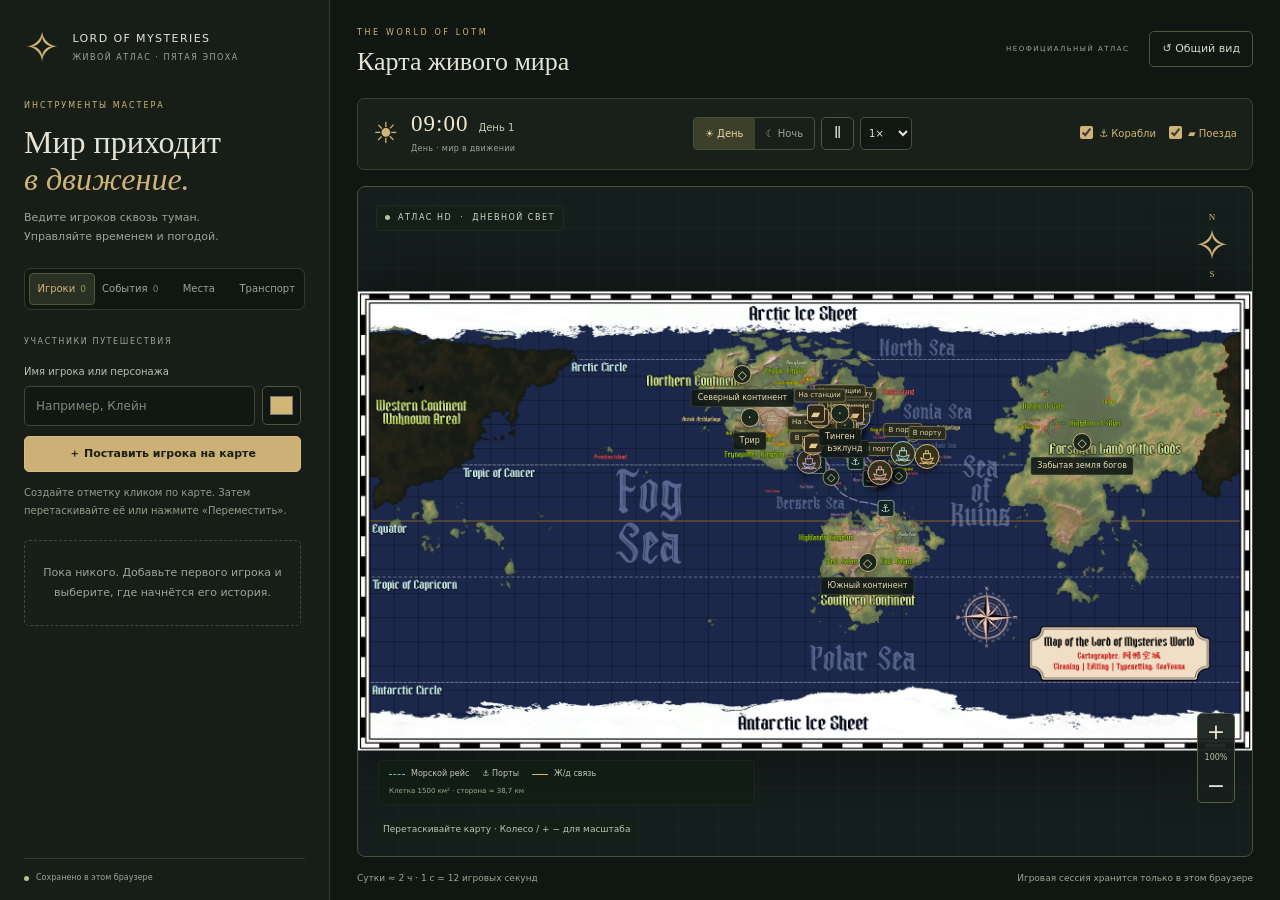
==== commit 2117cb48: "Build source-backed railway and voyage atlas with chapter evidence" ====
--- a/index.html
+++ b/index.html
@@ -21,11 +21,11 @@
       <div class="section-label journal-label">ЖУРНАЛ МИРА</div><ol id="journal"></ol>
     </section>
     <section id="tab-travel" class="tab-panel" hidden>
-      <div class="section-label">ПАРОВЫЕ МАРШРУТЫ</div>
+      <div class="section-label">АТЛАС СООБЩЕНИЙ · КНИГА 1</div>
       <div class="scale-info"><strong>1 клетка = 1500 км²</strong><span>Сторона клетки ≈ 38,7 км</span></div>
-      <p class="form-note">Корабли и поезд идут по игровым часам. Скорости крейсерские, для паровой эпохи. Переход к дню или ночи продвигает и путешествие.</p>
-      <p id="network-summary" class="network-summary"></p><label class="line-label" for="shipping-line">Морская линия</label><select id="shipping-line"><option value="all">Все морские линии</option></select><div id="travel-list" class="entity-list"></div>
-      <p class="form-note">Острова и гавани взяты с карты мира книги. Морские линии и расписания созданы для игры; у островов без гавани предусмотрен рейд.</p>
+      <p class="form-note">В карточках подтверждённых направлений есть ссылки на главы. Трассы на карте схематичны; выводы из контекста и игровые линии отмечены отдельно. Книжные сроки отделены от игровой модели.</p>
+      <p id="network-summary" class="network-summary"></p><div class="atlas-filters"><label class="line-label" for="evidence-mode">Основание</label><select id="evidence-mode"><option value="documented">Подтверждённые связи</option><option value="contextual">С выводами из контекста</option><option value="all">Включая игровые линии</option></select><label class="line-label" for="transport-kind">Транспорт</label><select id="transport-kind"><option value="all">Поезда и корабли</option><option value="train">Железные дороги</option><option value="ship">Морские рейсы</option></select></div><label class="line-label" for="shipping-line">Линия или рейс</label><select id="shipping-line"><option value="all">Все линии и рейсы</option></select><div id="travel-list" class="entity-list"></div>
+      <details id="catalog-panel" class="catalog-panel"><summary>Метро, проекты и сведения без трассы <span id="catalog-count"></span></summary><div id="transport-catalog"></div></details><p>В проверенных открытых источниках нет полной инженерной схемы и мирового расписания. Для неизвестных станций координаты не выдумываются.</p>
     </section>
     <section id="tab-places" class="tab-panel" hidden><label class="search"><span>⌕</span><input id="search" placeholder="Найти место…" aria-label="Найти место"><kbd>/</kbd></label><div class="filters"><button class="active" data-filter="all" aria-pressed="true">Все места</button><button data-filter="city" aria-pressed="false">Города</button><button data-filter="region" aria-pressed="false">Регионы</button></div><div class="list-heading">АТЛАС МЕСТ <span id="count"></span></div><div id="places"></div></section>
   </div>
@@ -44,11 +44,11 @@
     <div class="map-label"><span class="status"></span> АТЛАС HD <span>·</span><span id="map-phase">ДНЕВНОЙ СВЕТ</span></div>
     <div id="placement-banner" hidden><span id="placement-text"></span><button id="cancel-placement" aria-label="Отменить размещение">Отмена ×</button></div>
     <div class="compass">N<span>✧</span>S</div><div class="zoom"><button id="plus" aria-label="Приблизить">+</button><span id="zoom-level">100%</span><button id="minus" aria-label="Отдалить">−</button></div>
-    <div class="map-legend"><span><i class="legend-line sea"></i> Морской рейс</span><span>⚓ Порты</span><span><i class="legend-line rail"></i> Железная дорога</span><small>Клетка 1500 км² · сторона ≈ 38,7 км</small></div>
+    <div class="map-legend"><span><i class="legend-line sea"></i> Морской рейс</span><span>⚓ Порты</span><span><i class="legend-line rail"></i> Ж/д связь</span><small>Клетка 1500 км² · сторона ≈ 38,7 км</small></div>
     <div class="hint" id="map-hint">Перетаскивайте карту · Колесо / + − для масштаба</div><div id="detail" hidden></div>
   </section>
   <footer><span id="clock-hint">Сутки ≈ 2 ч · 1 с = 12 игровых секунд</span><span>Игровая сессия хранится только в этом браузере</span></footer>
 </main>
 <div id="toast" role="status" aria-live="polite"></div>
-<script src="island-network.js"></script><script src="travel.js"></script><script src="simulation.js"></script><script src="app.js"></script>
+<script src="island-network.js"></script><script src="transport-atlas.js"></script><script src="travel.js"></script><script src="simulation.js"></script><script src="app.js"></script>
 </body></html>
--- a/style.css
+++ b/style.css
@@ -14,3 +14,8 @@
 .expedition-label{font-size:9px;color:#d1bd8d;margin:12px 0 0}
 
 #detail h3{padding-right:16px}#detail .close-detail{z-index:1}
+.atlas-filters select{margin-bottom:10px;font-size:11px}.evidence-badge{display:inline-block;margin-top:10px;padding:2px 6px;font-size:9px;border:1px solid #5d7350;border-radius:3px;color:#b9d7a6;background:#24351d}.evidence-badge.contextual{color:#e2c58d;border-color:#8e7749;background:#3b321e}.evidence-badge.gameplay{color:#aeb9b7;border-color:#586763;background:#24312c}.source-evidence{border-top:1px solid #3b4834;margin:12px 0 0;padding-top:9px}.source-evidence summary{font-size:10px;color:#b8caaa;cursor:pointer}.source-evidence p{font-size:10px;color:var(--muted);line-height:1.8;margin:8px 0}.source-links{display:flex;flex-direction:column;gap:6px;margin-top:8px}.source-links a{font-size:10px;color:var(--gold);text-underline-offset:3px}.book-timing{font-size:10px;color:#c7d9bb;line-height:1.7;margin:10px 0}.catalog-panel{border-top:1px solid #536047;margin-top:22px;padding-top:14px}.catalog-panel>summary{font-size:11px;cursor:pointer;color:var(--gold)}.catalog-card{border:1px solid #3f4a36;border-radius:5px;padding:12px;margin-top:12px}.catalog-card h4{font-size:12px;font-weight:500;margin:0 0 8px}.catalog-class{font-size:9px;color:#b9b69c}.detail-lines{max-height:120px;overflow:auto}#detail{max-height:calc(100% - 130px);overflow:auto}#transport-layer .station-marker{position:absolute;transform:translate(-50%,-50%) scale(var(--marker-scale,1));pointer-events:auto;z-index:3;border:0;padding:0;background:none;cursor:pointer}.station-pin{width:18px;height:18px;display:grid;place-items:center;background:#30281b;border:1px solid #cbb27d;border-radius:3px;color:#e7cc8e;font-size:12px}.station-marker.selected{z-index:5!important}.station-marker.selected .station-pin{box-shadow:0 0 0 4px #c8ad7230}.map.placing .station-marker{pointer-events:none}.map.port-labels-visible .station-marker .port-label,.station-marker:hover .port-label,.station-marker:focus-visible .port-label,.station-marker.selected .port-label{display:block}#routes-layer .simulation-route.train.source-documented{stroke-dasharray:none}#routes-layer .simulation-route.source-gameplay{opacity:.35}#routes-layer .simulation-route.source-contextual{opacity:.65}
+
+.service-kind{font-size:9px;color:var(--muted);margin:7px 0 0}#tab-travel>p:last-child{font-size:10px;color:var(--muted);line-height:1.8}
+
+.map[data-panel=travel] #transport-layer{z-index:6}
